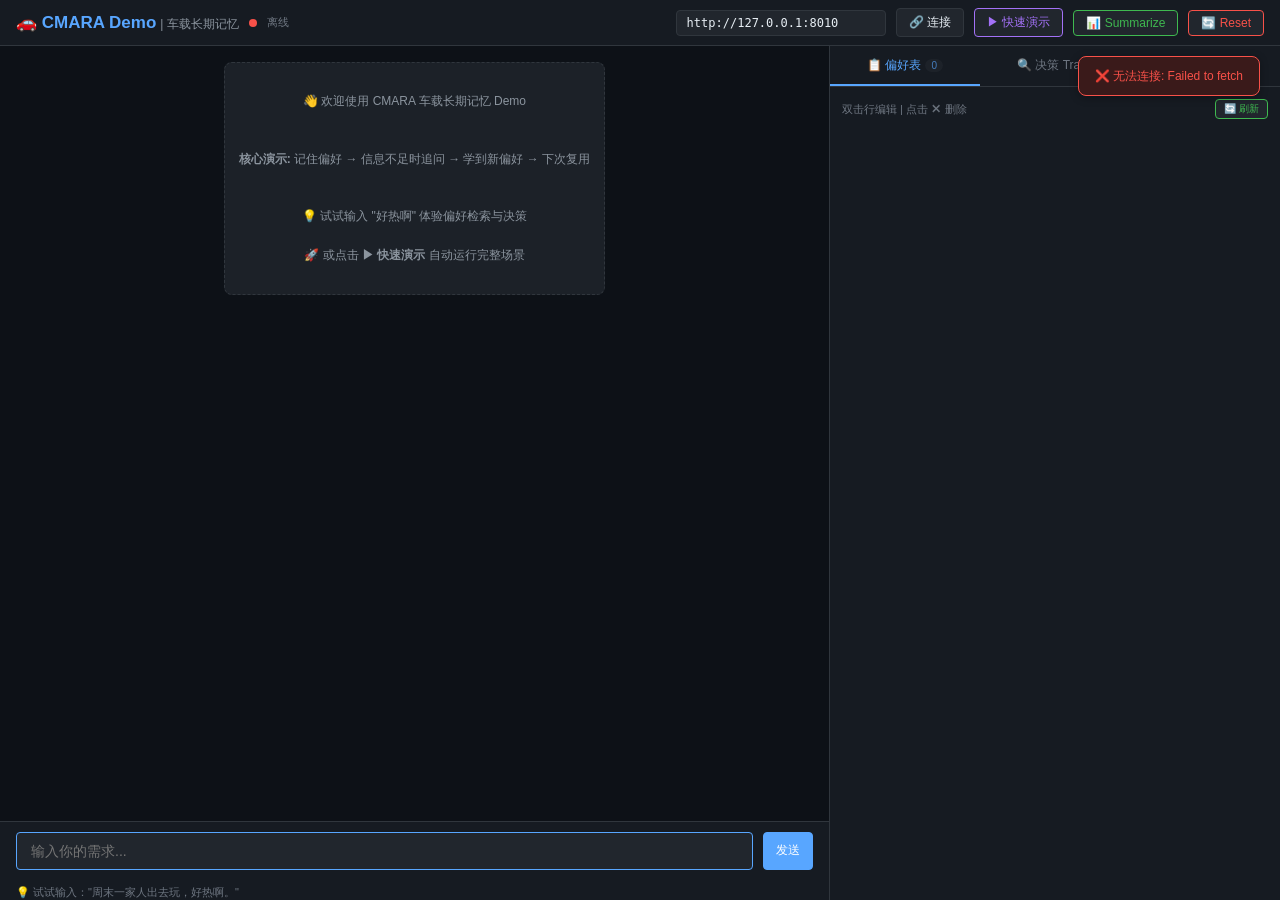
==== frontend/index.html @ b759d489 "feat: Add frontend launcher scripts and update server functionality - Introduced `start.bat` and `st" ====
<!DOCTYPE html>
<html lang="zh-CN">
<head>
<meta charset="UTF-8">
<meta name="viewport" content="width=device-width, initial-scale=1.0">
<title>CMARA Demo · 车载长期记忆系统</title>
<style>
/* ====== RESET & BASE ====== */
*,*::before,*::after{box-sizing:border-box;margin:0;padding:0}
:root{
  --bg-primary:#0d1117;--bg-secondary:#161b22;--bg-tertiary:#21262d;
  --bg-card:#1c2128;--border:#30363d;--text-primary:#e6edf3;
  --text-secondary:#8b949e;--text-muted:#6e7681;
  --accent-blue:#58a6ff;--accent-green:#3fb950;--accent-orange:#d2991d;
  --accent-purple:#a371f7;--accent-red:#f85149;--accent-cyan:#39d2c0;
  --radius:8px;--radius-sm:4px;--shadow:0 2px 8px rgba(0,0,0,0.3);
  --font-mono:'Cascadia Code','Fira Code',Consolas,monospace;
  --font-sans:-apple-system,BlinkMacSystemFont,'Segoe UI','Noto Sans SC',sans-serif;
}
html,body{height:100%;overflow:hidden}
body{
  font-family:var(--font-sans);background:var(--bg-primary);
  color:var(--text-primary);display:flex;flex-direction:column;
  font-size:14px;line-height:1.5;
}

/* ====== HEADER ====== */
.header{
  background:var(--bg-secondary);border-bottom:1px solid var(--border);
  padding:8px 16px;display:flex;align-items:center;gap:10px;flex-shrink:0;z-index:10;
}
.header-logo{font-size:17px;font-weight:700;color:var(--accent-blue);white-space:nowrap}
.header-logo span{color:var(--text-secondary);font-weight:400;font-size:12px;margin-left:4px}
.header-spacer{flex:1}
.status-dot{width:8px;height:8px;border-radius:50%;flex-shrink:0}
.status-dot.online{background:var(--accent-green);box-shadow:0 0 6px var(--accent-green)}
.status-dot.offline{background:var(--accent-red)}
.status-dot.checking{background:var(--accent-orange);animation:pulse 1s infinite}
@keyframes pulse{0%,100%{opacity:1}50%{opacity:0.3}}

.btn{
  padding:5px 12px;border-radius:var(--radius-sm);border:1px solid var(--border);
  background:var(--bg-tertiary);color:var(--text-primary);cursor:pointer;
  font-size:12px;font-family:var(--font-sans);transition:all 0.15s;white-space:nowrap;
}
.btn:hover{background:var(--border)}
.btn.primary{background:var(--accent-blue);border-color:var(--accent-blue);color:#fff}
.btn.primary:hover{background:#4090e0}
.btn.danger{border-color:var(--accent-red);color:var(--accent-red)}
.btn.danger:hover{background:rgba(248,81,73,0.15)}
.btn.accent{border-color:var(--accent-purple);color:var(--accent-purple)}
.btn.accent:hover{background:rgba(163,113,247,0.15)}
.btn.success{border-color:var(--accent-green);color:var(--accent-green)}
.btn.success:hover{background:rgba(63,185,80,0.15)}
.btn.sm{padding:2px 8px;font-size:10px}
.btn:disabled{opacity:0.4;cursor:not-allowed}
input[type=text],input[type=number],select,textarea{
  background:var(--bg-tertiary);border:1px solid var(--border);border-radius:var(--radius-sm);
  color:var(--text-primary);padding:5px 10px;font-size:12px;font-family:var(--font-sans);
}
input:focus,select:focus,textarea:focus{outline:none;border-color:var(--accent-blue)}

/* ====== MAIN LAYOUT ====== */
.main{display:flex;flex:1;overflow:hidden}

/* ====== CHAT PANEL (left) ====== */
.chat-panel{flex:1;display:flex;flex-direction:column;min-width:0;border-right:1px solid var(--border)}
.chat-messages{flex:1;overflow-y:auto;padding:16px;display:flex;flex-direction:column;gap:10px}
.chat-messages::-webkit-scrollbar{width:6px}
.chat-messages::-webkit-scrollbar-thumb{background:var(--border);border-radius:3px}

.msg{max-width:88%;animation:slideIn 0.25s ease-out}
@keyframes slideIn{from{opacity:0;transform:translateY(8px)}to{opacity:1;transform:translateY(0)}}
.msg.user{align-self:flex-end}.msg.assistant{align-self:flex-start}.msg.system{align-self:center;max-width:94%}
.msg-bubble{padding:10px 14px;border-radius:var(--radius);line-height:1.6;word-break:break-word;white-space:pre-wrap}
.msg.user .msg-bubble{background:var(--accent-blue);color:#fff;border-bottom-right-radius:2px}
.msg.assistant .msg-bubble{background:var(--bg-tertiary);color:var(--text-primary);border-bottom-left-radius:2px}
.msg.system .msg-bubble{background:var(--bg-card);border:1px dashed var(--border);color:var(--text-secondary);font-size:12px;text-align:center}
.msg-label{font-size:11px;color:var(--text-muted);margin-bottom:2px;padding:0 4px}
.msg.user .msg-label{text-align:right}
.msg-meta{font-size:10px;color:var(--text-muted);margin-top:4px;padding:0 4px;display:flex;gap:6px;align-items:center}
.msg.user .msg-meta{justify-content:flex-end}

.badge{display:inline-block;padding:2px 8px;border-radius:10px;font-size:10px;font-weight:600;text-transform:uppercase}
.badge.acted{background:rgba(63,185,80,0.2);color:var(--accent-green)}
.badge.needs_user_input{background:rgba(210,153,29,0.2);color:var(--accent-orange)}
.badge.replied{background:rgba(57,210,192,0.2);color:var(--accent-cyan)}
.badge.learned{background:rgba(163,113,247,0.2);color:var(--accent-purple)}
.badge.expired{background:rgba(248,81,73,0.2);color:var(--accent-red)}

/* Pending bar */
.pending-bar{
  background:linear-gradient(135deg,rgba(210,153,29,0.12),rgba(210,153,29,0.04));
  border:1px solid rgba(210,153,29,0.35);border-radius:var(--radius);
  padding:12px 16px;margin:0 16px 8px;display:flex;align-items:center;gap:10px;flex-shrink:0;
  animation:pendingPulse 2s infinite;
}
@keyframes pendingPulse{0%,100%{border-color:rgba(210,153,29,0.35)}50%{border-color:rgba(210,153,29,0.7)}}
.pending-bar .icon{font-size:20px}
.pending-bar .text{flex:1}
.pending-bar .text .title{font-weight:600;color:var(--accent-orange);font-size:13px}
.pending-bar .text .question{color:var(--text-secondary);font-size:12px;margin-top:2px}

/* Input */
.chat-input-area{border-top:1px solid var(--border);padding:10px 16px;display:flex;gap:10px;flex-shrink:0;background:var(--bg-secondary)}
.chat-input-area input{flex:1;padding:10px 14px;font-size:14px}
.chat-input-hint{font-size:11px;color:var(--text-muted);padding:4px 16px 0;flex-shrink:0;background:var(--bg-secondary)}

/* ====== SIDE PANEL (right) ====== */
.side-panel{width:450px;flex-shrink:0;display:flex;flex-direction:column;background:var(--bg-secondary);overflow:hidden}
.panel-tabs{display:flex;border-bottom:1px solid var(--border);flex-shrink:0}
.panel-tab{flex:1;padding:10px 0;text-align:center;cursor:pointer;font-size:12px;font-weight:500;color:var(--text-muted);border-bottom:2px solid transparent;transition:all 0.15s;user-select:none}
.panel-tab:hover{color:var(--text-primary);background:var(--bg-tertiary)}
.panel-tab.active{color:var(--accent-blue);border-bottom-color:var(--accent-blue)}
.panel-tab .count{margin-left:4px;opacity:0.7;background:var(--bg-tertiary);padding:1px 6px;border-radius:8px;font-size:10px}
.panel-content{flex:1;overflow-y:auto;padding:12px}
.panel-content::-webkit-scrollbar{width:6px}
.panel-content::-webkit-scrollbar-thumb{background:var(--border);border-radius:3px}
.panel-section{display:none}
.panel-section.active{display:block}

/* ====== PREFERENCES TABLE (editable) ====== */
.pref-table{width:100%;border-collapse:collapse;font-size:11px}
.pref-table th{text-align:left;padding:6px 8px;border-bottom:2px solid var(--border);color:var(--text-muted);font-weight:500;position:sticky;top:0;background:var(--bg-secondary);z-index:1}
.pref-table td{padding:5px 8px;border-bottom:1px solid rgba(48,54,61,0.4);vertical-align:middle}
.pref-table tr:hover td{background:rgba(88,166,255,0.04)}
.pref-table .pref-name{color:var(--accent-cyan);font-weight:500}
.pref-table .pref-value{color:var(--accent-blue);font-weight:600}
.pref-table .pref-condition{color:var(--text-secondary);font-size:10px;max-width:90px;overflow:hidden;text-overflow:ellipsis;white-space:nowrap;display:inline-block}
.pref-table .pref-status{text-transform:uppercase;font-size:10px;font-weight:600}
.pref-table .pref-status.active{color:var(--accent-green)}
.pref-table .pref-status.expired{color:var(--accent-red);text-decoration:line-through}
.pref-table .actions{display:flex;gap:4px}
.pref-table .actions .btn{padding:1px 6px;font-size:10px}

/* Edit modal */
.modal-overlay{position:fixed;inset:0;background:rgba(0,0,0,0.7);z-index:200;display:flex;align-items:center;justify-content:center}
.modal-overlay.hidden{display:none}
.modal-box{background:var(--bg-secondary);border:1px solid var(--border);border-radius:var(--radius);padding:20px 24px;width:420px;max-width:95%;box-shadow:0 8px 32px rgba(0,0,0,0.5)}
.modal-box h3{font-size:15px;margin-bottom:16px;color:var(--accent-purple)}
.modal-box .form-group{margin-bottom:12px}
.modal-box .form-group label{display:block;font-size:11px;color:var(--text-muted);margin-bottom:4px;text-transform:uppercase}
.modal-box .form-group input,.modal-box .form-group select,.modal-box .form-group textarea{width:100%}
.modal-box .form-group textarea{min-height:60px;resize:vertical}
.modal-box .form-row{display:flex;gap:10px}
.modal-box .form-row .form-group{flex:1}
.modal-actions{display:flex;gap:10px;justify-content:flex-end;margin-top:16px}

/* ====== DEMO PANEL ====== */
.demo-block{background:var(--bg-card);border:1px solid var(--border);border-radius:var(--radius);padding:14px;margin-bottom:12px}
.demo-block h4{font-size:13px;color:var(--accent-purple);margin-bottom:10px;display:flex;align-items:center;gap:6px}
.progress-bar{height:6px;background:var(--bg-tertiary);border-radius:3px;overflow:hidden;margin:10px 0}
.progress-bar .fill{height:100%;background:linear-gradient(90deg,var(--accent-purple),var(--accent-blue));border-radius:3px;transition:width 0.5s ease}
.demo-steps{display:flex;flex-direction:column;gap:6px;margin:8px 0}
.demo-step-item{display:flex;align-items:center;gap:8px;font-size:12px;padding:6px 10px;border-radius:4px;background:var(--bg-primary)}
.demo-step-item.done .step-num{color:var(--accent-green)}
.demo-step-item.running .step-num{color:var(--accent-blue);animation:pulse 1s infinite}
.demo-step-item .step-num{width:20px;text-align:center;font-weight:600;font-size:11px;color:var(--text-muted)}
.demo-step-item .step-label{flex:1;color:var(--text-secondary)}
.demo-step-item.done .step-label{color:var(--text-primary)}
.demo-step-item.running .step-label{color:var(--accent-blue)}
.demo-step-item .step-result{font-size:10px;color:var(--text-muted)}

.demo-results{margin-top:12px}
.demo-result-item{padding:8px 10px;margin-bottom:6px;border-radius:4px;font-size:11px;border-left:3px solid var(--border);background:var(--bg-primary)}
.demo-result-item.learned{border-color:var(--accent-purple)}
.demo-result-item.expired{border-color:var(--accent-red)}
.demo-result-item.acted{border-color:var(--accent-green)}
.demo-result-item .lbl{color:var(--text-muted);font-size:10px}

/* ====== TRACE PANEL ====== */
.trace-block{background:var(--bg-card);border:1px solid var(--border);border-radius:var(--radius);padding:12px;margin-bottom:10px}
.trace-block h4{font-size:12px;color:var(--accent-purple);margin-bottom:8px;display:flex;align-items:center;gap:6px}
.trace-row{display:flex;margin-bottom:4px;font-size:11px}
.trace-row .key{color:var(--text-muted);min-width:80px;flex-shrink:0}
.trace-row .val{color:var(--text-primary);word-break:break-all}
.trace-json{background:var(--bg-primary);border-radius:4px;padding:8px 10px;font-family:var(--font-mono);font-size:10px;color:var(--text-secondary);overflow-x:auto;white-space:pre-wrap;max-height:160px;overflow-y:auto;line-height:1.4}
.trace-empty{color:var(--text-muted);font-size:12px;text-align:center;padding:30px 0}
.dim-tag{display:inline-block;padding:2px 8px;margin:2px;border-radius:10px;font-size:10px;background:var(--bg-tertiary);border:1px solid var(--border)}
.dim-tag.missing{border-color:var(--accent-orange);color:var(--accent-orange)}
.dim-tag.found{border-color:var(--accent-green);color:var(--accent-green)}

/* ====== LEARNING PANEL ====== */
.learning-card{background:var(--bg-card);border:1px solid var(--border);border-radius:var(--radius);padding:12px;margin-bottom:10px;animation:slideIn 0.3s ease-out}
.learning-card.learned{border-left:3px solid var(--accent-purple)}
.learning-card.learned h4{color:var(--accent-purple)}
.learning-card.expired{border-left:3px solid var(--accent-red);opacity:0.8}
.learning-card.expired h4{color:var(--accent-red)}
.learning-card h4{font-size:12px;margin-bottom:8px}
.learning-card .field{margin-bottom:3px;font-size:11px;display:flex}
.learning-card .field .key{color:var(--text-muted);min-width:50px}
.learning-card .field .val{color:var(--text-primary)}
.learning-card .time{font-size:10px;color:var(--text-muted);margin-top:4px}

/* ====== EMPTY STATE ====== */
.empty-state{text-align:center;padding:40px 20px;color:var(--text-muted);font-size:13px}
.empty-state .icon{font-size:36px;margin-bottom:12px;opacity:0.5;display:block}

/* ====== TOAST ====== */
.toast-container{position:fixed;top:56px;right:20px;z-index:300;display:flex;flex-direction:column;gap:8px;pointer-events:none}
.toast{padding:10px 16px;border-radius:var(--radius);font-size:12px;animation:toastIn 0.3s ease-out;max-width:360px;box-shadow:var(--shadow);pointer-events:auto}
.toast.success{background:#1a3a1a;border:1px solid var(--accent-green);color:var(--accent-green)}
.toast.error{background:#3a1a1a;border:1px solid var(--accent-red);color:var(--accent-red)}
.toast.info{background:#1a2a3a;border:1px solid var(--accent-blue);color:var(--accent-blue)}
@keyframes toastIn{from{opacity:0;transform:translateX(20px)}to{opacity:1;transform:translateX(0)}}
.spinner{display:inline-block;width:14px;height:14px;border:2px solid var(--border);border-top-color:var(--accent-blue);border-radius:50%;animation:spin 0.6s linear infinite}
@keyframes spin{to{transform:rotate(360deg)}}

/* ====== RESPONSIVE ====== */
@media(max-width:900px){.main{flex-direction:column}.side-panel{width:100%;max-height:42%}.header{flex-wrap:wrap;gap:6px;padding:6px 10px}}
</style>
</head>
<body>

<!-- HEADER -->
<div class="header">
  <div class="header-logo">🚗 CMARA Demo<span>| 车载长期记忆</span></div>
  <div class="status-dot offline" id="healthDot" title="服务器状态"></div>
  <span style="font-size:11px;color:var(--text-muted)" id="healthLabel">未连接</span>
  <div class="header-spacer"></div>
  <input type="text" id="serverUrl" value="http://127.0.0.1:8010" style="width:210px;font-family:var(--font-mono)" title="API 地址">
  <button class="btn" onclick="checkHealth()">🔗 连接</button>
  <button class="btn accent" onclick="showDemoPanel()">▶ 快速演示</button>
  <button class="btn success" onclick="doSummarize()">📊 Summarize</button>
  <button class="btn danger" onclick="doReset()">🔄 Reset</button>
</div>

<!-- MAIN -->
<div class="main">
  <!-- CHAT PANEL -->
  <div class="chat-panel">
    <div class="chat-messages" id="chatMessages">
      <div class="msg system"><div class="msg-bubble">
👋 欢迎使用 CMARA 车载长期记忆 Demo<br><br>
<b>核心演示:</b> 记住偏好 → 信息不足时追问 → 学到新偏好 → 下次复用<br><br>
💡 试试输入 "好热啊" 体验偏好检索与决策<br>
🚀 或点击 <b>▶ 快速演示</b> 自动运行完整场景
      </div></div>
    </div>
    <div class="pending-bar" id="pendingBar" style="display:none">
      <div class="icon">⚠️</div>
      <div class="text"><div class="title">⏳ 请回答追问</div><div class="question" id="pendingQuestion"></div></div>
      <button class="btn danger sm" onclick="cancelPending()">✕</button>
    </div>
    <div class="chat-input-area">
      <input type="text" id="userInput" placeholder="输入你的需求..." autocomplete="off" autofocus>
      <button class="btn primary" id="sendBtn" onclick="sendMessage()">发送</button>
    </div>
    <div class="chat-input-hint" id="inputHint">💡 试试输入："周末一家人出去玩，好热啊。"</div>
  </div>

  <!-- SIDE PANEL -->
  <div class="side-panel">
    <div class="panel-tabs">
      <div class="panel-tab active" data-tab="preferences" onclick="switchTab('preferences')">📋 偏好表<span class="count" id="prefCount">0</span></div>
      <div class="panel-tab" data-tab="trace" onclick="switchTab('trace')">🔍 决策 Trace</div>
      <div class="panel-tab" data-tab="learning" onclick="switchTab('learning')">🧠 学习记录</div>
    </div>
    <div class="panel-content">
      <div class="panel-section active" id="section-preferences">
        <div style="display:flex;justify-content:space-between;align-items:center;margin-bottom:8px">
          <span style="font-size:11px;color:var(--text-muted)">双击行编辑 | 点击 ✕ 删除</span>
          <button class="btn sm success" onclick="loadPreferences()" title="刷新">🔄 刷新</button>
        </div>
        <div id="prefContent"></div>
      </div>
      <div class="panel-section" id="section-trace">
        <div id="traceContent"><div class="trace-empty">📭 发送消息后显示决策过程</div></div>
      </div>
      <div class="panel-section" id="section-learning">
        <div id="learningContent"><div class="empty-state"><span class="icon">🧠</span><div>暂无学习记录</div></div></div>
      </div>
      <!-- Demo panel (shown during/after demo) -->
      <div class="panel-section" id="section-demo">
        <div id="demoContent"></div>
      </div>
    </div>
  </div>
</div>

<!-- EDIT MODAL -->
<div class="modal-overlay hidden" id="editModal">
  <div class="modal-box">
    <h3>✏️ 编辑偏好 #<span id="editId"></span></h3>
    <div class="form-row">
      <div class="form-group"><label>偏好名称</label><input type="text" id="editPreference"></div>
      <div class="form-group"><label>值</label><input type="text" id="editValue"></div>
    </div>
    <div class="form-row">
      <div class="form-group"><label>条件类型</label><input type="text" id="editCondType" placeholder="default / health_state / ..."></div>
      <div class="form-group"><label>条件目标</label><input type="text" id="editCondTarget" placeholder="sick / recovering / ..."></div>
    </div>
    <div class="form-row">
      <div class="form-group"><label>状态</label><select id="editStatus"><option value="active">active</option><option value="expired">expired</option></select></div>
      <div class="form-group"><label>来源</label><select id="editSource"><option value="user_stated">user_stated</option><option value="offline_summary">offline_summary</option><option value="learned_from_clarification">learned_from_clarification</option></select></div>
    </div>
    <div class="form-group"><label>依据 (evidence)</label><textarea id="editEvidence" rows="2"></textarea></div>
    <div class="modal-actions">
      <button class="btn" onclick="closeEditModal()">取消</button>
      <button class="btn primary" onclick="saveEdit()">💾 保存</button>
    </div>
  </div>
</div>

<!-- TOAST -->
<div class="toast-container" id="toastContainer"></div>

<script>
// ============================================================
// STATE
// ============================================================
const state = {
  serverUrl: localStorage.getItem('cmara_server_url') || 'http://127.0.0.1:8010',
  pendingId: null, pendingQuestion: null,
  learnedHistory: [], lastTrace: null, demoRunning: false,
  editingId: null,
};

// ============================================================
// INIT
// ============================================================
document.addEventListener('DOMContentLoaded', () => {
  document.getElementById('serverUrl').value = state.serverUrl;
  setTimeout(checkHealth, 500);
});
document.addEventListener('keydown', e => {
  if (e.key === 'Enter' && document.activeElement === document.getElementById('userInput')) {
    e.preventDefault(); sendMessage();
  }
});

// ============================================================
// API
// ============================================================
function apiUrl(path) { return state.serverUrl.replace(/\/+$/, '') + path; }
async function apiCall(method, path, body = null) {
  const opts = { method, headers: { 'Content-Type': 'application/json' } };
  if (body) opts.body = JSON.stringify(body);
  const resp = await fetch(apiUrl(path), opts);
  const data = await resp.json();
  if (!resp.ok) throw new Error(data.error || `HTTP ${resp.status}`);
  return data;
}

// ============================================================
// HEALTH
// ============================================================
async function checkHealth() {
  const url = document.getElementById('serverUrl').value.trim();
  if (url) { state.serverUrl = url; localStorage.setItem('cmara_server_url', url); }
  const dot = document.getElementById('healthDot'), label = document.getElementById('healthLabel');
  dot.className = 'status-dot checking'; label.textContent = '检测中...';
  try {
    const data = await apiCall('GET', '/health');
    dot.className = 'status-dot online'; label.textContent = `在线 (${data.session_id})`;
    toast('✅ 服务器连接成功', 'success'); loadPreferences();
  } catch (e) {
    dot.className = 'status-dot offline'; label.textContent = '离线';
    toast('❌ 无法连接: ' + e.message, 'error');
  }
}

// ============================================================
// SEND MESSAGE
// ============================================================
async function sendMessage() {
  if (state.demoRunning) return;
  const input = document.getElementById('userInput'), text = input.value.trim();
  if (!text) return;
  if (state.pendingId) { await sendClarification(text); input.value = ''; return; }
  addChatMessage('user', text); input.value = ''; setSending(true);
  try {
    const data = await apiCall('POST', '/turn', { text, session_id: 'default' });
    handleTurnResult(data);
  } catch (e) {
    addChatMessage('system', `❌ ${e.message}`);
    toast('请求失败: ' + e.message, 'error');
  } finally { setSending(false); }
}

async function sendClarification(answer) {
  if (!state.pendingId) return;
  addChatMessage('user', answer, [{ text: '回答追问', cls: 'replied' }]);
  setSending(true); hidePendingBar();
  const pid = state.pendingId; state.pendingId = null; state.pendingQuestion = null;
  try {
    const data = await apiCall('POST', '/clarification', { session_id: 'default', pending_id: pid, answer });
    handleTurnResult(data);
  } catch (e) {
    addChatMessage('system', `❌ ${e.message}`);
  } finally { setSending(false); }
}

// ============================================================
// HANDLE TURN RESULT
// ============================================================
function handleTurnResult(data) {
  const status = data.status;
  let statusClass, statusText;
  if (status === 'acted') { statusClass = 'acted'; statusText = 'ACTED · 已执行'; }
  else if (status === 'replied') { statusClass = 'replied'; statusText = 'REPLIED · 已回复'; }
  else { statusClass = 'needs_user_input'; statusText = 'NEEDS INPUT · 等待追问'; }

  let content = data.assistant_text || '(无回复)';
  const badges = [{ text: statusText, cls: statusClass }];
  const d = data.decision || {};

  if ((status === 'acted' || status === 'replied') && d.tool_name && d.tool_name !== 'general_chat' && d.tool_name !== 'none') {
    content += `\n\n🔧 ${d.tool_name}(${JSON.stringify(d.tool_args || {})})`;
    if (d.rationale) content += `\n💭 ${d.rationale}`;
  }

  addChatMessage('assistant', content, badges);

  if (status === 'needs_user_input' && data.pending) {
    state.pendingId = data.pending.pending_id;
    state.pendingQuestion = data.pending.question;
    showPendingBar(data.pending.question);
    document.getElementById('inputHint').textContent = '💬 请输入回答回应系统的追问...';
  } else {
    state.pendingId = null; state.pendingQuestion = null;
    document.getElementById('inputHint').textContent = '💡 继续输入你的需求，或点击 ▶ 快速演示...';
  }

  if (data.learned_preference) {
    state.learnedHistory.push({ type: 'learned', data: data.learned_preference, timestamp: new Date().toISOString() });
    const lp = data.learned_preference;
    addChatMessage('system', `🧠 学到新偏好: ${lp.preference} = ${lp.value}`, [{ text: 'NEW', cls: 'learned' }]);
    renderLearning(); switchTab('learning');
  }
  if (data.expired_preferences && data.expired_preferences.length > 0) {
    for (const p of data.expired_preferences) {
      state.learnedHistory.push({ type: 'expired', data: p, timestamp: new Date().toISOString() });
      addChatMessage('system', `⌛ 偏好过期: ${p.preference} = ${p.value}`, [{ text: 'EXPIRED', cls: 'expired' }]);
    }
    renderLearning();
  }
  if (data.decision_trace) { state.lastTrace = data.decision_trace; renderTrace(data.decision_trace); }
  loadPreferences();
}

// ============================================================
// CHAT UI
// ============================================================
function addChatMessage(role, content, badges = []) {
  const container = document.getElementById('chatMessages');
  const div = document.createElement('div');
  div.className = `msg ${role}`;
  const labels = { user: '👤 你', assistant: '🤖 CMARA', system: '📢 系统' };
  const lb = document.createElement('div'); lb.className = 'msg-label'; lb.textContent = labels[role] || role;
  div.appendChild(lb);
  const bb = document.createElement('div'); bb.className = 'msg-bubble'; bb.textContent = content;
  div.appendChild(bb);
  if (badges.length) {
    const m = document.createElement('div'); m.className = 'msg-meta';
    badges.forEach(b => { const s = document.createElement('span'); s.className = `badge ${b.cls}`; s.textContent = b.text; m.appendChild(s); });
    div.appendChild(m);
  }
  container.appendChild(div);
  container.scrollTop = container.scrollHeight;
}

function showPendingBar(q) { document.getElementById('pendingQuestion').textContent = q; document.getElementById('pendingBar').style.display = 'flex'; }
function hidePendingBar() { document.getElementById('pendingBar').style.display = 'none'; }
function cancelPending() { state.pendingId = null; state.pendingQuestion = null; hidePendingBar(); document.getElementById('inputHint').textContent = '💡 继续输入...'; addChatMessage('system', '✕ 已取消等待'); }
function setSending(s) { document.getElementById('sendBtn').disabled = s; document.getElementById('userInput').disabled = s; }
setInterval(() => {
  const b = document.getElementById('sendBtn'), inp = document.getElementById('userInput');
  if (b.disabled) return;
  if (state.pendingId) { b.textContent = '回答'; b.style.background = 'var(--accent-orange)'; b.style.borderColor = 'var(--accent-orange)'; b.style.color = '#fff'; inp.placeholder = '输入你的回答...'; }
  else { b.textContent = '发送'; b.style.background = ''; b.style.borderColor = ''; b.style.color = ''; inp.placeholder = '输入你的需求...'; }
}, 300);

// ============================================================
// PREFERENCES (editable)
// ============================================================
async function loadPreferences() {
  try {
    const data = await apiCall('GET', '/preferences');
    renderPreferences(data.preferences || []);
    document.getElementById('prefCount').textContent = data.count || 0;
  } catch (e) {}
}

function renderPreferences(prefs) {
  const container = document.getElementById('prefContent');
  document.getElementById('prefCount').textContent = prefs.length;
  if (!prefs.length) {
    container.innerHTML = '<div class="empty-state"><span class="icon">📋</span><div>暂无偏好</div></div>';
    return;
  }
  let html = '<table class="pref-table"><tr><th>#</th><th>偏好</th><th>值</th><th>条件</th><th>状态</th><th>操作</th></tr>';
  for (const p of prefs) {
    const c = p.condition || {};
    const ct = c.type === 'default' ? '默认' : [c.type, c.operator, c.target].filter(x => x != null).join(' ');
    html += `<tr>
      <td style="color:var(--text-muted)">#${p.id}</td>
      <td class="pref-name">${esc(p.preference)}</td>
      <td class="pref-value">${esc(String(p.value))}</td>
      <td><span class="pref-condition" title="${esc(JSON.stringify(c))}">${esc(ct)}</span></td>
      <td class="pref-status ${p.status}">${p.status}</td>
      <td class="actions">
        <button class="btn sm" onclick="openEditModal(${p.id},${escJS(JSON.stringify(p))})" title="编辑">✏️</button>
        <button class="btn sm danger" onclick="deletePreference(${p.id})" title="删除">✕</button>
      </td>
    </tr>`;
  }
  html += '</table>';
  container.innerHTML = html;
}

function openEditModal(id, jsonStr) {
  const p = JSON.parse(jsonStr);
  state.editingId = id;
  document.getElementById('editId').textContent = id;
  document.getElementById('editPreference').value = p.preference || '';
  document.getElementById('editValue').value = p.value ?? '';
  const c = p.condition || {};
  document.getElementById('editCondType').value = c.type || 'default';
  document.getElementById('editCondTarget').value = c.target ?? '';
  document.getElementById('editStatus').value = p.status || 'active';
  document.getElementById('editSource').value = p.source || 'user_stated';
  document.getElementById('editEvidence').value = p.evidence || '';
  document.getElementById('editModal').classList.remove('hidden');
}

function closeEditModal() { document.getElementById('editModal').classList.add('hidden'); state.editingId = null; }

async function saveEdit() {
  if (!state.editingId) return;
  const body = {
    id: state.editingId,
    preference: document.getElementById('editPreference').value.trim(),
    value: document.getElementById('editValue').value.trim(),
    condition: {
      type: document.getElementById('editCondType').value.trim() || 'default',
      operator: document.getElementById('editCondTarget').value.trim() ? '==' : null,
      target: document.getElementById('editCondTarget').value.trim() || null,
    },
    status: document.getElementById('editStatus').value,
    source: document.getElementById('editSource').value,
    evidence: document.getElementById('editEvidence').value.trim(),
    session_id: 'default',
  };
  // Clean null fields from condition
  for (const k of Object.keys(body.condition)) { if (body.condition[k] == null || body.condition[k] === '') delete body.condition[k]; }
  if (!body.condition.type) body.condition = { type: 'default' };

  try {
    await apiCall('POST', '/preferences/update', body);
    toast('✅ 偏好已更新', 'success');
    closeEditModal();
    loadPreferences();
  } catch (e) {
    toast('❌ 更新失败: ' + e.message, 'error');
  }
}

async function deletePreference(id) {
  if (!confirm(`确定删除偏好 #${id}？`)) return;
  try {
    await apiCall('POST', '/preferences/delete', { id, session_id: 'default' });
    toast('🗑️ 偏好已删除', 'info');
    loadPreferences();
  } catch (e) {
    toast('❌ 删除失败: ' + e.message, 'error');
  }
}

// ============================================================
// TRACE PANEL
// ============================================================
function renderTrace(trace) {
  const c = document.getElementById('traceContent');
  if (!trace) { c.innerHTML = '<div class="trace-empty">📭 暂无决策 Trace</div>'; return; }
  const d = trace.decision || {};
  let h = '';
  h += `<div class="trace-block"><h4>🎯 决策</h4>
    <div class="trace-row"><span class="key">动作</span><span class="val"><span class="badge ${d.action==='ACT'?'acted':'needs_user_input'}">${d.action||'?'}</span></span></div>
    <div class="trace-row"><span class="key">工具</span><span class="val">${esc(d.tool_name||'-')}</span></div>
    <div class="trace-row"><span class="key">参数</span><span class="val"><code>${esc(JSON.stringify(d.tool_args||{}))}</code></span></div>`;
  if (d.rationale) h += `<div class="trace-row"><span class="key">理由</span><span class="val">${esc(d.rationale)}</span></div>`;
  if (d.question) h += `<div class="trace-row"><span class="key">追问</span><span class="val" style="color:var(--accent-orange)">${esc(d.question)}</span></div>`;
  h += '</div>';

  if (trace.dimensions) {
    h += '<div class="trace-block"><h4>📝 上下文维度</h4>';
    for (const [k,v] of Object.entries(trace.dimensions)) {
      const vv = v==null||v===''?'unknown':String(v);
      h += `<span class="dim-tag ${vv==='unknown'?'missing':'found'}">${esc(k)}: ${esc(vv)}</span>`;
    }
    h += '</div>';
  }

  if (trace.retrieved_preferences && trace.retrieved_preferences.length) {
    h += `<div class="trace-block"><h4>📥 召回偏好 (${trace.retrieved_preferences.length})</h4>`;
    for (const p of trace.retrieved_preferences) {
      h += `<div style="font-size:11px;margin-bottom:4px;padding:4px 6px;background:var(--bg-primary);border-radius:3px;display:flex;justify-content:space-between">
        <span><span style="color:var(--accent-cyan)">${esc(p.preference)}</span>=<span style="color:var(--accent-blue)">${esc(String(p.value))}</span></span>
        <span style="font-size:10px;color:var(--text-muted)">score:${p.total_score??p.retrieval_score??'?'}</span></div>`;
    }
    h += '</div>';
  }

  if (trace.retrieval_hits && trace.retrieval_hits.length) {
    h += `<div class="trace-block"><h4>🧩 LightMem 命中</h4>`;
    for (const hit of trace.retrieval_hits.slice(0,6)) {
      h += `<div style="font-size:10px;color:var(--text-secondary);margin-bottom:3px;border-bottom:1px solid rgba(48,54,61,0.2);padding:2px 0">[${esc(String(hit.score??'?'))}] ${esc((hit.memory||'').substring(0,100))}</div>`;
    }
    h += '</div>';
  }

  if (trace.learned_preference) h += `<div class="trace-block" style="border-left:3px solid var(--accent-purple)"><h4 style="color:var(--accent-purple)">🧠 学到</h4><div class="trace-json">${esc(JSON.stringify(trace.learned_preference,null,2))}</div></div>`;
  if (trace.expired_preferences && trace.expired_preferences.length) h += `<div class="trace-block" style="border-left:3px solid var(--accent-red)"><h4 style="color:var(--accent-red)">⌛ 过期</h4><div class="trace-json">${esc(JSON.stringify(trace.expired_preferences,null,2))}</div></div>`;

  h += `<details style="margin-top:8px"><summary style="cursor:pointer;font-size:11px;color:var(--text-muted)">📄 原始 JSON</summary><div class="trace-json" style="margin-top:6px;max-height:300px">${esc(JSON.stringify(trace,null,2))}</div></details>`;
  c.innerHTML = h;
}

// ============================================================
// LEARNING PANEL
// ============================================================
function renderLearning() {
  const c = document.getElementById('learningContent');
  if (!state.learnedHistory.length) {
    c.innerHTML = '<div class="empty-state"><span class="icon">🧠</span><div>暂无学习记录</div><div style="font-size:11px;color:var(--text-muted);margin-top:4px">通过追问或离线总结触发</div></div>';
    return;
  }
  let h = '';
  for (let i = state.learnedHistory.length - 1; i >= 0; i--) {
    const item = state.learnedHistory[i], d = item.data, cond = d.condition || {};
    const ct = cond.type === 'default' ? '默认' : `${cond.type||''} ${cond.operator||''} ${cond.target!=null?cond.target:''}`.trim();
    if (item.type === 'learned') {
      h += `<div class="learning-card learned"><h4>🧠 学到新偏好</h4>
        <div class="field"><span class="key">偏好</span><span class="val" style="color:var(--accent-cyan)">${esc(d.preference)}</span></div>
        <div class="field"><span class="key">值</span><span class="val" style="color:var(--accent-blue);font-weight:600">${esc(String(d.value))}</span></div>
        <div class="field"><span class="key">条件</span><span class="val">${esc(ct)}</span></div>
        <div class="field"><span class="key">来源</span><span class="val">${esc((d.source||'?').replace(/_/g,' '))}</span></div>
        ${d.evidence?`<div class="field"><span class="key">依据</span><span class="val" style="font-size:10px;color:var(--text-muted)">${esc(d.evidence)}</span></div>`:''}
        <div class="time">${new Date(item.timestamp).toLocaleTimeString()}</div></div>`;
    } else {
      h += `<div class="learning-card expired"><h4>⌛ 偏好过期</h4>
        <div class="field"><span class="key">偏好</span><span class="val" style="text-decoration:line-through">${esc(d.preference)}</span></div>
        <div class="field"><span class="key">值</span><span class="val" style="text-decoration:line-through">${esc(String(d.value))}</span></div>
        <div class="field"><span class="key">条件</span><span class="val">${esc(ct)}</span></div>
        <div class="time">${new Date(item.timestamp).toLocaleTimeString()}</div></div>`;
    }
  }
  c.innerHTML = h;
}

// ============================================================
// TAB SWITCHING
// ============================================================
function switchTab(name) {
  document.querySelectorAll('.panel-tab').forEach(t => t.classList.remove('active'));
  document.querySelectorAll('.panel-section').forEach(s => s.classList.remove('active'));
  const tab = document.querySelector(`[data-tab="${name}"]`);
  if (tab) tab.classList.add('active');
  const sec = document.getElementById(`section-${name}`);
  if (sec) sec.classList.add('active');
}

// ============================================================
// SUMMARIZE / RESET
// ============================================================
async function doSummarize() {
  if (state.demoRunning) return;
  try {
    setSending(true);
    addChatMessage('system', '📊 正在离线抽取偏好...');
    const data = await apiCall('POST', '/summarize', { session_id: 'default' });
    toast(`✅ 新增 ${data.count} 条偏好`, 'success');
    if (data.added_preferences) for (const p of data.added_preferences) {
      state.learnedHistory.push({ type: 'learned', data: p, timestamp: new Date().toISOString() });
      addChatMessage('system', `📊 离线抽取: ${p.preference} = ${p.value}`, [{ text: 'OFFLINE', cls: 'learned' }]);
    }
    renderLearning(); loadPreferences(); switchTab('learning');
  } catch(e) { toast('❌ ' + e.message, 'error'); } finally { setSending(false); }
}

async function doReset() {
  if (state.demoRunning) return;
  if (!confirm('确定清空所有数据？')) return;
  try {
    setSending(true);
    await apiCall('POST', '/reset', { session_id: 'default' });
    state.pendingId = null; state.pendingQuestion = null; state.learnedHistory = []; state.lastTrace = null;
    hidePendingBar();
    document.getElementById('chatMessages').innerHTML = '<div class="msg system"><div class="msg-bubble">🔄 已重置，可以开始新对话</div></div>';
    renderPreferences([]); renderTrace(null); renderLearning();
    document.getElementById('prefCount').textContent = '0';
    document.getElementById('inputHint').textContent = '💡 试试："周末一家人出去玩，好热啊。"';
    toast('🔄 已重置', 'info');
  } catch(e) { toast('❌ ' + e.message, 'error'); } finally { setSending(false); }
}

// ============================================================
// QUICK DEMO (progress bar style)
// ============================================================
function showDemoPanel() {
  // Add demo tab if not exists
  if (!document.querySelector('[data-tab="demo"]')) {
    const tabs = document.querySelector('.panel-tabs');
    const tab = document.createElement('div');
    tab.className = 'panel-tab'; tab.dataset.tab = 'demo';
    tab.textContent = '🚀 演示';
    tab.onclick = () => switchTab('demo');
    tabs.appendChild(tab);
  }
  switchTab('demo');
  renderDemoPanel('idle');
}

function renderDemoPanel(status) {
  const c = document.getElementById('demoContent');
  if (status === 'idle') {
    c.innerHTML = `<div class="demo-block">
      <h4>🚀 家庭出游场景演示</h4>
      <p style="font-size:12px;color:var(--text-secondary);margin-bottom:10px">模拟三天家庭出游，展示完整闭环：<br>
      <b>Day 1</b> 对话 → 总结偏好 | <b>Day 2</b> 追问 → 学习 | <b>Day 9</b> 直接执行</p>
      <div style="margin-bottom:10px;font-size:11px;color:var(--text-muted)">
        ⚡ 演示过程不会在聊天区刷屏，结果会显示在这里
      </div>
      <button class="btn primary" onclick="runQuickDemo()">▶ 开始演示</button>
    </div>`;
    return;
  }
  if (status === 'running') {
    const steps = state.demoSteps || [];
    const done = state.demoDone || 0;
    const pct = steps.length ? Math.round(done / steps.length * 100) : 0;
    let h = `<div class="demo-block">
      <h4>🚀 演示运行中...</h4>
      <div class="progress-bar"><div class="fill" style="width:${pct}%"></div></div>
      <div style="text-align:center;font-size:11px;color:var(--text-muted);margin-bottom:10px">${done}/${steps.length} 步 · ${pct}%</div>
      <div class="demo-steps">`;
    for (let i = 0; i < steps.length; i++) {
      let cls = '';
      if (i < done) cls = 'done';
      else if (i === done) cls = 'running';
      h += `<div class="demo-step-item ${cls}">
        <span class="step-num">${i < done ? '✅' : i === done ? '⏳' : i + 1}</span>
        <span class="step-label">${steps[i]}</span>
        <span class="step-result">${state.demoStepResults?.[i] || ''}</span>
      </div>`;
    }
    h += '</div></div>';
    c.innerHTML = h;
    return;
  }
  if (status === 'done') {
    const results = state.demoResults || {};
    let h = `<div class="demo-block">
      <h4>✅ 演示完成！</h4>
      <div class="progress-bar"><div class="fill" style="width:100%"></div></div>
      <div style="text-align:center;font-size:12px;color:var(--accent-green);margin:8px 0">全部步骤已完成</div>`;

    if (results.learned && results.learned.length) {
      h += '<div class="demo-results"><div style="font-size:11px;color:var(--text-muted);margin-bottom:4px">🧠 学到的偏好:</div>';
      for (const p of results.learned) {
        h += `<div class="demo-result-item learned"><span class="lbl">+</span> <b>${esc(p.preference)}</b> = ${esc(String(p.value))} @ ${esc(JSON.stringify(p.condition||{}))}</div>`;
      }
      h += '</div>';
    }
    if (results.expired && results.expired.length) {
      h += '<div class="demo-results"><div style="font-size:11px;color:var(--text-muted);margin-bottom:4px">⌛ 过期的偏好:</div>';
      for (const p of results.expired) {
        h += `<div class="demo-result-item expired"><span class="lbl">-</span> <b>${esc(p.preference)}</b> = ${esc(String(p.value))}</div>`;
      }
      h += '</div>';
    }
    if (results.day9Status) {
      h += `<div class="demo-result-item acted"><span class="lbl">✅</span> Day 9 结果: <b>${results.day9Status}</b> — 偏好已复用，不再追问！</div>`;
    }
    h += `<div style="margin-top:10px"><button class="btn accent" onclick="showDemoPanel()">🔄 重新演示</button></div>`;
    h += '</div>';
    c.innerHTML = h;
  }
}

async function runQuickDemo() {
  if (state.demoRunning) return;
  state.demoRunning = true;
  state.demoSteps = ['初始化环境', 'Day 1 对话', '离线总结 Day 1', 'Day 2: "好热啊"', 'Day 2: 回答追问', 'Day 9: 相似场景'];
  state.demoDone = 0;
  state.demoStepResults = [];
  state.demoResults = { learned: [], expired: [], day9Status: '' };
  renderDemoPanel('running');
  document.getElementById('chatMessages').innerHTML = '<div class="msg system"><div class="msg-bubble">🚀 演示运行中，请查看右侧 <b>🚀 演示</b> 面板...</div></div>';

  try {
    // Step 0: Reset
    await apiCall('POST', '/reset', { session_id: 'default' });
    state.demoDone = 1; state.demoStepResults[0] = 'OK'; renderDemoPanel('running');

    // Step 1: Day 1 messages
    const msgs = ['周末我们一家人准备去海边玩！', '我喜欢听爵士乐，轻松一点的。', '天气这么热，空调开25度比较舒服。', '带上泳衣和防晒霜！'];
    for (const m of msgs) {
      const r = await apiCall('POST', '/turn', { text: m, session_id: 'default' });
      if (r.status === 'needs_user_input' && r.pending) {
        await apiCall('POST', '/clarification', { session_id: 'default', pending_id: r.pending.pending_id, answer: '嗯好的。' });
      }
    }
    state.demoDone = 2; state.demoStepResults[1] = `${msgs.length} 轮对话完成`; renderDemoPanel('running');

    // Step 2: Summarize
    const sum = await apiCall('POST', '/summarize', { session_id: 'default' });
    if (sum.added_preferences) for (const p of sum.added_preferences) state.demoResults.learned.push(p);
    state.demoDone = 3; state.demoStepResults[2] = `+${sum.count} 条偏好`; renderDemoPanel('running');

    // Step 3: Day 2 "好热啊"
    const d2 = await apiCall('POST', '/turn', { text: '好热啊，快开空调。', session_id: 'default' });
    let pendingId = null;
    if (d2.status === 'needs_user_input' && d2.pending) {
      pendingId = d2.pending.pending_id;
      state.demoStepResults[3] = '触发追问 ✓';
    } else {
      state.demoStepResults[3] = d2.status;
    }
    state.demoDone = 4; renderDemoPanel('running');

    // Step 4: Answer clarification
    if (pendingId) {
      const clar = await apiCall('POST', '/clarification', {
        session_id: 'default', pending_id: pendingId,
        answer: '好多了，感冒已经好了，今天基本恢复了。',
      });
      if (clar.learned_preference) state.demoResults.learned.push(clar.learned_preference);
      if (clar.expired_preferences) for (const p of clar.expired_preferences) state.demoResults.expired.push(p);
      state.demoStepResults[4] = clar.learned_preference ? `学到: ${clar.learned_preference.preference}=${clar.learned_preference.value}` : '已执行';
    } else {
      state.demoStepResults[4] = '未触发追问';
    }
    state.demoDone = 5; renderDemoPanel('running');

    // Step 5: Day 9
    const d9 = await apiCall('POST', '/turn', { text: '今天也好热啊，空调开一下。', session_id: 'default' });
    state.demoResults.day9Status = d9.status === 'acted' ? 'ACTED · 直接执行，不再追问' : d9.status;
    state.demoStepResults[5] = d9.status === 'acted' ? '直接执行 ✓' : d9.status;
    state.demoDone = 6; renderDemoPanel('running');

    // Done
    state.demoDone = 6;
    // Also add learned to global state for learning panel
    for (const p of state.demoResults.learned) {
      state.learnedHistory.push({ type: 'learned', data: p, timestamp: new Date().toISOString() });
    }
    for (const p of state.demoResults.expired) {
      state.learnedHistory.push({ type: 'expired', data: p, timestamp: new Date().toISOString() });
    }
    renderLearning(); loadPreferences();
    if (state.lastTrace) renderTrace(state.lastTrace);

    addChatMessage('system', `✅ 演示完成！查看右侧面板查看详情。\nDay 9 结果: ${state.demoResults.day9Status}`, [{ text: 'DONE', cls: 'acted' }]);
    renderDemoPanel('done');
  } catch (e) {
    addChatMessage('system', `❌ 演示中断: ${e.message}`);
    renderDemoPanel('idle');
    toast('演示失败: ' + e.message, 'error');
  }
  state.demoRunning = false;
  document.getElementById('inputHint').textContent = '✅ 演示完成！你可以继续自由对话';
}

// ============================================================
// UTILS
// ============================================================
function toast(msg, type = 'info') {
  const ct = document.getElementById('toastContainer');
  const d = document.createElement('div'); d.className = `toast ${type}`; d.textContent = msg;
  ct.appendChild(d);
  setTimeout(() => { d.style.opacity = '0'; d.style.transition = 'opacity 0.3s'; setTimeout(() => d.remove(), 300); }, 3500);
}
function esc(s) { if (s == null) return ''; return String(s).replace(/&/g,'&amp;').replace(/</g,'&lt;').replace(/>/g,'&gt;').replace(/"/g,'&quot;'); }
function escJS(s) { return String(s).replace(/\\/g,'\\\\').replace(/'/g,"\\'").replace(/"/g,'\\"'); }
</script>
</body>
</html>
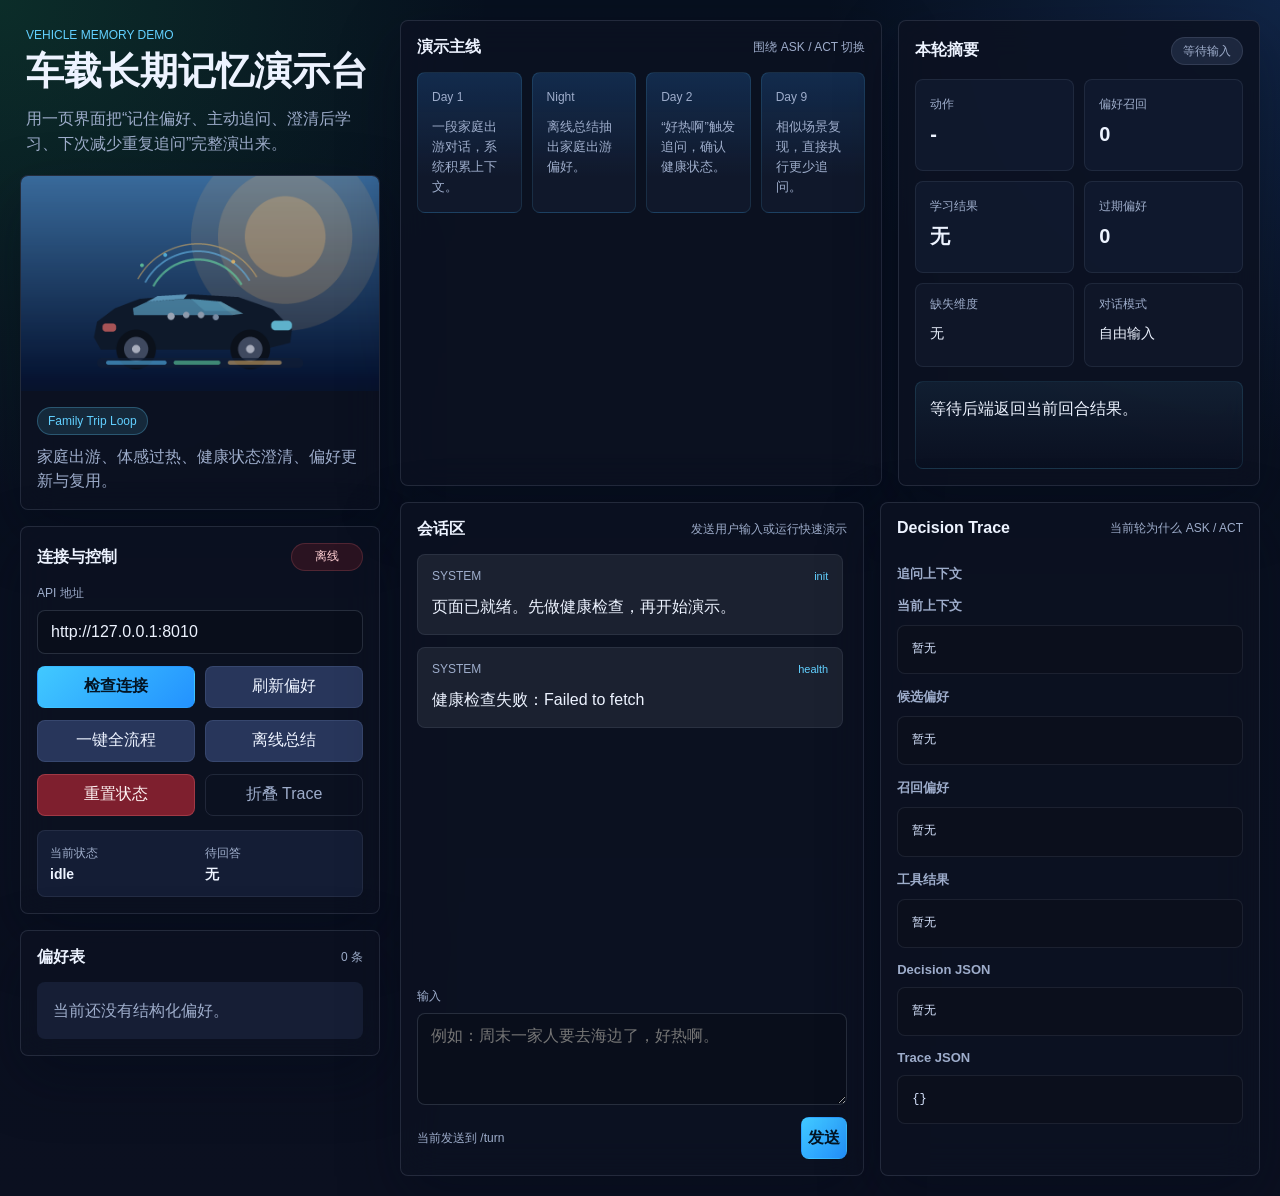
==== commit 4969cfc7: "update showcase and resource planning docs" ====
--- a/frontend/index.html
+++ b/frontend/index.html
@@ -1,879 +1,248 @@
 <!DOCTYPE html>
 <html lang="zh-CN">
-<head>
-<meta charset="UTF-8">
-<meta name="viewport" content="width=device-width, initial-scale=1.0">
-<title>CMARA Demo · 车载长期记忆系统</title>
-<style>
-/* ====== RESET & BASE ====== */
-*,*::before,*::after{box-sizing:border-box;margin:0;padding:0}
-:root{
-  --bg-primary:#0d1117;--bg-secondary:#161b22;--bg-tertiary:#21262d;
-  --bg-card:#1c2128;--border:#30363d;--text-primary:#e6edf3;
-  --text-secondary:#8b949e;--text-muted:#6e7681;
-  --accent-blue:#58a6ff;--accent-green:#3fb950;--accent-orange:#d2991d;
-  --accent-purple:#a371f7;--accent-red:#f85149;--accent-cyan:#39d2c0;
-  --radius:8px;--radius-sm:4px;--shadow:0 2px 8px rgba(0,0,0,0.3);
-  --font-mono:'Cascadia Code','Fira Code',Consolas,monospace;
-  --font-sans:-apple-system,BlinkMacSystemFont,'Segoe UI','Noto Sans SC',sans-serif;
-}
-html,body{height:100%;overflow:hidden}
-body{
-  font-family:var(--font-sans);background:var(--bg-primary);
-  color:var(--text-primary);display:flex;flex-direction:column;
-  font-size:14px;line-height:1.5;
-}
-
-/* ====== HEADER ====== */
-.header{
-  background:var(--bg-secondary);border-bottom:1px solid var(--border);
-  padding:8px 16px;display:flex;align-items:center;gap:10px;flex-shrink:0;z-index:10;
-}
-.header-logo{font-size:17px;font-weight:700;color:var(--accent-blue);white-space:nowrap}
-.header-logo span{color:var(--text-secondary);font-weight:400;font-size:12px;margin-left:4px}
-.header-spacer{flex:1}
-.status-dot{width:8px;height:8px;border-radius:50%;flex-shrink:0}
-.status-dot.online{background:var(--accent-green);box-shadow:0 0 6px var(--accent-green)}
-.status-dot.offline{background:var(--accent-red)}
-.status-dot.checking{background:var(--accent-orange);animation:pulse 1s infinite}
-@keyframes pulse{0%,100%{opacity:1}50%{opacity:0.3}}
-
-.btn{
-  padding:5px 12px;border-radius:var(--radius-sm);border:1px solid var(--border);
-  background:var(--bg-tertiary);color:var(--text-primary);cursor:pointer;
-  font-size:12px;font-family:var(--font-sans);transition:all 0.15s;white-space:nowrap;
-}
-.btn:hover{background:var(--border)}
-.btn.primary{background:var(--accent-blue);border-color:var(--accent-blue);color:#fff}
-.btn.primary:hover{background:#4090e0}
-.btn.danger{border-color:var(--accent-red);color:var(--accent-red)}
-.btn.danger:hover{background:rgba(248,81,73,0.15)}
-.btn.accent{border-color:var(--accent-purple);color:var(--accent-purple)}
-.btn.accent:hover{background:rgba(163,113,247,0.15)}
-.btn.success{border-color:var(--accent-green);color:var(--accent-green)}
-.btn.success:hover{background:rgba(63,185,80,0.15)}
-.btn.sm{padding:2px 8px;font-size:10px}
-.btn:disabled{opacity:0.4;cursor:not-allowed}
-input[type=text],input[type=number],select,textarea{
-  background:var(--bg-tertiary);border:1px solid var(--border);border-radius:var(--radius-sm);
-  color:var(--text-primary);padding:5px 10px;font-size:12px;font-family:var(--font-sans);
-}
-input:focus,select:focus,textarea:focus{outline:none;border-color:var(--accent-blue)}
-
-/* ====== MAIN LAYOUT ====== */
-.main{display:flex;flex:1;overflow:hidden}
-
-/* ====== CHAT PANEL (left) ====== */
-.chat-panel{flex:1;display:flex;flex-direction:column;min-width:0;border-right:1px solid var(--border)}
-.chat-messages{flex:1;overflow-y:auto;padding:16px;display:flex;flex-direction:column;gap:10px}
-.chat-messages::-webkit-scrollbar{width:6px}
-.chat-messages::-webkit-scrollbar-thumb{background:var(--border);border-radius:3px}
-
-.msg{max-width:88%;animation:slideIn 0.25s ease-out}
-@keyframes slideIn{from{opacity:0;transform:translateY(8px)}to{opacity:1;transform:translateY(0)}}
-.msg.user{align-self:flex-end}.msg.assistant{align-self:flex-start}.msg.system{align-self:center;max-width:94%}
-.msg-bubble{padding:10px 14px;border-radius:var(--radius);line-height:1.6;word-break:break-word;white-space:pre-wrap}
-.msg.user .msg-bubble{background:var(--accent-blue);color:#fff;border-bottom-right-radius:2px}
-.msg.assistant .msg-bubble{background:var(--bg-tertiary);color:var(--text-primary);border-bottom-left-radius:2px}
-.msg.system .msg-bubble{background:var(--bg-card);border:1px dashed var(--border);color:var(--text-secondary);font-size:12px;text-align:center}
-.msg-label{font-size:11px;color:var(--text-muted);margin-bottom:2px;padding:0 4px}
-.msg.user .msg-label{text-align:right}
-.msg-meta{font-size:10px;color:var(--text-muted);margin-top:4px;padding:0 4px;display:flex;gap:6px;align-items:center}
-.msg.user .msg-meta{justify-content:flex-end}
-
-.badge{display:inline-block;padding:2px 8px;border-radius:10px;font-size:10px;font-weight:600;text-transform:uppercase}
-.badge.acted{background:rgba(63,185,80,0.2);color:var(--accent-green)}
-.badge.needs_user_input{background:rgba(210,153,29,0.2);color:var(--accent-orange)}
-.badge.replied{background:rgba(57,210,192,0.2);color:var(--accent-cyan)}
-.badge.learned{background:rgba(163,113,247,0.2);color:var(--accent-purple)}
-.badge.expired{background:rgba(248,81,73,0.2);color:var(--accent-red)}
-
-/* Pending bar */
-.pending-bar{
-  background:linear-gradient(135deg,rgba(210,153,29,0.12),rgba(210,153,29,0.04));
-  border:1px solid rgba(210,153,29,0.35);border-radius:var(--radius);
-  padding:12px 16px;margin:0 16px 8px;display:flex;align-items:center;gap:10px;flex-shrink:0;
-  animation:pendingPulse 2s infinite;
-}
-@keyframes pendingPulse{0%,100%{border-color:rgba(210,153,29,0.35)}50%{border-color:rgba(210,153,29,0.7)}}
-.pending-bar .icon{font-size:20px}
-.pending-bar .text{flex:1}
-.pending-bar .text .title{font-weight:600;color:var(--accent-orange);font-size:13px}
-.pending-bar .text .question{color:var(--text-secondary);font-size:12px;margin-top:2px}
-
-/* Input */
-.chat-input-area{border-top:1px solid var(--border);padding:10px 16px;display:flex;gap:10px;flex-shrink:0;background:var(--bg-secondary)}
-.chat-input-area input{flex:1;padding:10px 14px;font-size:14px}
-.chat-input-hint{font-size:11px;color:var(--text-muted);padding:4px 16px 0;flex-shrink:0;background:var(--bg-secondary)}
-
-/* ====== SIDE PANEL (right) ====== */
-.side-panel{width:450px;flex-shrink:0;display:flex;flex-direction:column;background:var(--bg-secondary);overflow:hidden}
-.panel-tabs{display:flex;border-bottom:1px solid var(--border);flex-shrink:0}
-.panel-tab{flex:1;padding:10px 0;text-align:center;cursor:pointer;font-size:12px;font-weight:500;color:var(--text-muted);border-bottom:2px solid transparent;transition:all 0.15s;user-select:none}
-.panel-tab:hover{color:var(--text-primary);background:var(--bg-tertiary)}
-.panel-tab.active{color:var(--accent-blue);border-bottom-color:var(--accent-blue)}
-.panel-tab .count{margin-left:4px;opacity:0.7;background:var(--bg-tertiary);padding:1px 6px;border-radius:8px;font-size:10px}
-.panel-content{flex:1;overflow-y:auto;padding:12px}
-.panel-content::-webkit-scrollbar{width:6px}
-.panel-content::-webkit-scrollbar-thumb{background:var(--border);border-radius:3px}
-.panel-section{display:none}
-.panel-section.active{display:block}
-
-/* ====== PREFERENCES TABLE (editable) ====== */
-.pref-table{width:100%;border-collapse:collapse;font-size:11px}
-.pref-table th{text-align:left;padding:6px 8px;border-bottom:2px solid var(--border);color:var(--text-muted);font-weight:500;position:sticky;top:0;background:var(--bg-secondary);z-index:1}
-.pref-table td{padding:5px 8px;border-bottom:1px solid rgba(48,54,61,0.4);vertical-align:middle}
-.pref-table tr:hover td{background:rgba(88,166,255,0.04)}
-.pref-table .pref-name{color:var(--accent-cyan);font-weight:500}
-.pref-table .pref-value{color:var(--accent-blue);font-weight:600}
-.pref-table .pref-condition{color:var(--text-secondary);font-size:10px;max-width:90px;overflow:hidden;text-overflow:ellipsis;white-space:nowrap;display:inline-block}
-.pref-table .pref-status{text-transform:uppercase;font-size:10px;font-weight:600}
-.pref-table .pref-status.active{color:var(--accent-green)}
-.pref-table .pref-status.expired{color:var(--accent-red);text-decoration:line-through}
-.pref-table .actions{display:flex;gap:4px}
-.pref-table .actions .btn{padding:1px 6px;font-size:10px}
-
-/* Edit modal */
-.modal-overlay{position:fixed;inset:0;background:rgba(0,0,0,0.7);z-index:200;display:flex;align-items:center;justify-content:center}
-.modal-overlay.hidden{display:none}
-.modal-box{background:var(--bg-secondary);border:1px solid var(--border);border-radius:var(--radius);padding:20px 24px;width:420px;max-width:95%;box-shadow:0 8px 32px rgba(0,0,0,0.5)}
-.modal-box h3{font-size:15px;margin-bottom:16px;color:var(--accent-purple)}
-.modal-box .form-group{margin-bottom:12px}
-.modal-box .form-group label{display:block;font-size:11px;color:var(--text-muted);margin-bottom:4px;text-transform:uppercase}
-.modal-box .form-group input,.modal-box .form-group select,.modal-box .form-group textarea{width:100%}
-.modal-box .form-group textarea{min-height:60px;resize:vertical}
-.modal-box .form-row{display:flex;gap:10px}
-.modal-box .form-row .form-group{flex:1}
-.modal-actions{display:flex;gap:10px;justify-content:flex-end;margin-top:16px}
-
-/* ====== DEMO PANEL ====== */
-.demo-block{background:var(--bg-card);border:1px solid var(--border);border-radius:var(--radius);padding:14px;margin-bottom:12px}
-.demo-block h4{font-size:13px;color:var(--accent-purple);margin-bottom:10px;display:flex;align-items:center;gap:6px}
-.progress-bar{height:6px;background:var(--bg-tertiary);border-radius:3px;overflow:hidden;margin:10px 0}
-.progress-bar .fill{height:100%;background:linear-gradient(90deg,var(--accent-purple),var(--accent-blue));border-radius:3px;transition:width 0.5s ease}
-.demo-steps{display:flex;flex-direction:column;gap:6px;margin:8px 0}
-.demo-step-item{display:flex;align-items:center;gap:8px;font-size:12px;padding:6px 10px;border-radius:4px;background:var(--bg-primary)}
-.demo-step-item.done .step-num{color:var(--accent-green)}
-.demo-step-item.running .step-num{color:var(--accent-blue);animation:pulse 1s infinite}
-.demo-step-item .step-num{width:20px;text-align:center;font-weight:600;font-size:11px;color:var(--text-muted)}
-.demo-step-item .step-label{flex:1;color:var(--text-secondary)}
-.demo-step-item.done .step-label{color:var(--text-primary)}
-.demo-step-item.running .step-label{color:var(--accent-blue)}
-.demo-step-item .step-result{font-size:10px;color:var(--text-muted)}
-
-.demo-results{margin-top:12px}
-.demo-result-item{padding:8px 10px;margin-bottom:6px;border-radius:4px;font-size:11px;border-left:3px solid var(--border);background:var(--bg-primary)}
-.demo-result-item.learned{border-color:var(--accent-purple)}
-.demo-result-item.expired{border-color:var(--accent-red)}
-.demo-result-item.acted{border-color:var(--accent-green)}
-.demo-result-item .lbl{color:var(--text-muted);font-size:10px}
-
-/* ====== TRACE PANEL ====== */
-.trace-block{background:var(--bg-card);border:1px solid var(--border);border-radius:var(--radius);padding:12px;margin-bottom:10px}
-.trace-block h4{font-size:12px;color:var(--accent-purple);margin-bottom:8px;display:flex;align-items:center;gap:6px}
-.trace-row{display:flex;margin-bottom:4px;font-size:11px}
-.trace-row .key{color:var(--text-muted);min-width:80px;flex-shrink:0}
-.trace-row .val{color:var(--text-primary);word-break:break-all}
-.trace-json{background:var(--bg-primary);border-radius:4px;padding:8px 10px;font-family:var(--font-mono);font-size:10px;color:var(--text-secondary);overflow-x:auto;white-space:pre-wrap;max-height:160px;overflow-y:auto;line-height:1.4}
-.trace-empty{color:var(--text-muted);font-size:12px;text-align:center;padding:30px 0}
-.dim-tag{display:inline-block;padding:2px 8px;margin:2px;border-radius:10px;font-size:10px;background:var(--bg-tertiary);border:1px solid var(--border)}
-.dim-tag.missing{border-color:var(--accent-orange);color:var(--accent-orange)}
-.dim-tag.found{border-color:var(--accent-green);color:var(--accent-green)}
-
-/* ====== LEARNING PANEL ====== */
-.learning-card{background:var(--bg-card);border:1px solid var(--border);border-radius:var(--radius);padding:12px;margin-bottom:10px;animation:slideIn 0.3s ease-out}
-.learning-card.learned{border-left:3px solid var(--accent-purple)}
-.learning-card.learned h4{color:var(--accent-purple)}
-.learning-card.expired{border-left:3px solid var(--accent-red);opacity:0.8}
-.learning-card.expired h4{color:var(--accent-red)}
-.learning-card h4{font-size:12px;margin-bottom:8px}
-.learning-card .field{margin-bottom:3px;font-size:11px;display:flex}
-.learning-card .field .key{color:var(--text-muted);min-width:50px}
-.learning-card .field .val{color:var(--text-primary)}
-.learning-card .time{font-size:10px;color:var(--text-muted);margin-top:4px}
-
-/* ====== EMPTY STATE ====== */
-.empty-state{text-align:center;padding:40px 20px;color:var(--text-muted);font-size:13px}
-.empty-state .icon{font-size:36px;margin-bottom:12px;opacity:0.5;display:block}
-
-/* ====== TOAST ====== */
-.toast-container{position:fixed;top:56px;right:20px;z-index:300;display:flex;flex-direction:column;gap:8px;pointer-events:none}
-.toast{padding:10px 16px;border-radius:var(--radius);font-size:12px;animation:toastIn 0.3s ease-out;max-width:360px;box-shadow:var(--shadow);pointer-events:auto}
-.toast.success{background:#1a3a1a;border:1px solid var(--accent-green);color:var(--accent-green)}
-.toast.error{background:#3a1a1a;border:1px solid var(--accent-red);color:var(--accent-red)}
-.toast.info{background:#1a2a3a;border:1px solid var(--accent-blue);color:var(--accent-blue)}
-@keyframes toastIn{from{opacity:0;transform:translateX(20px)}to{opacity:1;transform:translateX(0)}}
-.spinner{display:inline-block;width:14px;height:14px;border:2px solid var(--border);border-top-color:var(--accent-blue);border-radius:50%;animation:spin 0.6s linear infinite}
-@keyframes spin{to{transform:rotate(360deg)}}
-
-/* ====== RESPONSIVE ====== */
-@media(max-width:900px){.main{flex-direction:column}.side-panel{width:100%;max-height:42%}.header{flex-wrap:wrap;gap:6px;padding:6px 10px}}
-</style>
-</head>
-<body>
-
-<!-- HEADER -->
-<div class="header">
-  <div class="header-logo">🚗 CMARA Demo<span>| 车载长期记忆</span></div>
-  <div class="status-dot offline" id="healthDot" title="服务器状态"></div>
-  <span style="font-size:11px;color:var(--text-muted)" id="healthLabel">未连接</span>
-  <div class="header-spacer"></div>
-  <input type="text" id="serverUrl" value="http://127.0.0.1:8010" style="width:210px;font-family:var(--font-mono)" title="API 地址">
-  <button class="btn" onclick="checkHealth()">🔗 连接</button>
-  <button class="btn accent" onclick="showDemoPanel()">▶ 快速演示</button>
-  <button class="btn success" onclick="doSummarize()">📊 Summarize</button>
-  <button class="btn danger" onclick="doReset()">🔄 Reset</button>
-</div>
-
-<!-- MAIN -->
-<div class="main">
-  <!-- CHAT PANEL -->
-  <div class="chat-panel">
-    <div class="chat-messages" id="chatMessages">
-      <div class="msg system"><div class="msg-bubble">
-👋 欢迎使用 CMARA 车载长期记忆 Demo<br><br>
-<b>核心演示:</b> 记住偏好 → 信息不足时追问 → 学到新偏好 → 下次复用<br><br>
-💡 试试输入 "好热啊" 体验偏好检索与决策<br>
-🚀 或点击 <b>▶ 快速演示</b> 自动运行完整场景
-      </div></div>
+  <head>
+    <meta charset="UTF-8" />
+    <meta name="viewport" content="width=device-width, initial-scale=1.0" />
+    <title>Vehicle Memory Demo</title>
+    <link rel="stylesheet" href="./styles.css" />
+  </head>
+  <body>
+    <div class="app-shell">
+      <aside class="sidebar">
+        <div class="brand-block">
+          <p class="eyebrow">Vehicle Memory Demo</p>
+          <h1>车载长期记忆演示台</h1>
+          <p class="summary">
+            用一页界面把“记住偏好、主动追问、澄清后学习、下次减少重复追问”完整演出来。
+          </p>
+        </div>
+
+        <section class="hero-panel">
+          <img
+            src="./assets/family-trip-hero.png"
+            alt="家庭出游车载记忆演示场景"
+          />
+          <div class="hero-copy">
+            <span class="hero-chip">Family Trip Loop</span>
+            <p>家庭出游、体感过热、健康状态澄清、偏好更新与复用。</p>
+          </div>
+        </section>
+
+        <section class="panel controls-panel">
+          <div class="panel-header">
+            <h2>连接与控制</h2>
+            <span id="connection-badge" class="badge pending">未检测</span>
+          </div>
+
+          <label class="field">
+            <span>API 地址</span>
+            <input id="api-base" type="text" value="http://127.0.0.1:8010" />
+          </label>
+
+          <div class="button-row two-up">
+            <button id="check-health-btn" class="btn btn-primary">
+              检查连接
+            </button>
+            <button id="refresh-btn" class="btn btn-secondary">刷新偏好</button>
+          </div>
+
+          <div class="button-row two-up">
+            <button id="scenario-btn" class="btn btn-secondary">一键全流程</button>
+            <button id="summarize-btn" class="btn btn-secondary">离线总结</button>
+          </div>
+
+          <div class="button-row two-up">
+            <button id="reset-btn" class="btn btn-danger">重置状态</button>
+            <button id="trace-toggle-btn" class="btn btn-ghost">折叠 Trace</button>
+          </div>
+
+          <div class="status-strip">
+            <div>
+              <span class="status-label">当前状态</span>
+              <strong id="current-status">idle</strong>
+            </div>
+            <div>
+              <span class="status-label">待回答</span>
+              <strong id="pending-state">无</strong>
+            </div>
+          </div>
+        </section>
+
+        <section class="panel preference-panel">
+          <div class="panel-header">
+            <h2>偏好表</h2>
+            <span id="preference-count" class="panel-meta">0 条</span>
+          </div>
+          <div id="preferences-empty" class="empty-state">
+            当前还没有结构化偏好。
+          </div>
+          <div id="preferences-list" class="preferences-list"></div>
+        </section>
+      </aside>
+
+      <main class="main-stage">
+        <section class="stage-top">
+          <div class="panel narrative-panel">
+            <div class="panel-header">
+              <h2>演示主线</h2>
+              <span class="panel-meta">围绕 ASK / ACT 切换</span>
+            </div>
+
+            <div class="timeline-strip">
+              <article class="timeline-item">
+                <span class="timeline-step">Day 1</span>
+                <p>一段家庭出游对话，系统积累上下文。</p>
+              </article>
+              <article class="timeline-item">
+                <span class="timeline-step">Night</span>
+                <p>离线总结抽出家庭出游偏好。</p>
+              </article>
+              <article class="timeline-item">
+                <span class="timeline-step">Day 2</span>
+                <p>“好热啊”触发追问，确认健康状态。</p>
+              </article>
+              <article class="timeline-item">
+                <span class="timeline-step">Day 9</span>
+                <p>相似场景复现，直接执行更少追问。</p>
+              </article>
+            </div>
+          </div>
+
+          <div class="panel insight-panel">
+            <div class="panel-header">
+              <h2>本轮摘要</h2>
+              <span id="decision-badge" class="badge neutral">等待输入</span>
+            </div>
+
+            <div class="insight-grid">
+              <div class="insight-card">
+                <span class="insight-label">动作</span>
+                <strong id="tool-name">-</strong>
+              </div>
+              <div class="insight-card">
+                <span class="insight-label">偏好召回</span>
+                <strong id="retrieval-count">0</strong>
+              </div>
+              <div class="insight-card">
+                <span class="insight-label">学习结果</span>
+                <strong id="learned-state">无</strong>
+              </div>
+              <div class="insight-card">
+                <span class="insight-label">过期偏好</span>
+                <strong id="expired-count">0</strong>
+              </div>
+            </div>
+
+            <div class="signal-grid">
+              <div class="signal-card">
+                <span class="signal-label">缺失维度</span>
+                <div id="unknown-dimensions" class="signal-value">无</div>
+              </div>
+              <div class="signal-card">
+                <span class="signal-label">对话模式</span>
+                <div id="conversation-mode" class="signal-value">自由输入</div>
+              </div>
+            </div>
+
+            <div id="result-banner" class="result-banner">
+              等待后端返回当前回合结果。
+            </div>
+          </div>
+        </section>
+
+        <section class="workspace-grid">
+          <section class="panel chat-panel">
+            <div class="panel-header">
+              <h2>会话区</h2>
+              <span id="chat-hint" class="panel-meta">发送用户输入或运行快速演示</span>
+            </div>
+
+            <div id="chat-log" class="chat-log"></div>
+
+            <form id="composer" class="composer">
+              <label class="composer-field" for="user-input">
+                <span>输入</span>
+                <textarea
+                  id="user-input"
+                  rows="3"
+                  placeholder="例如：周末一家人要去海边了，好热啊。"
+                ></textarea>
+              </label>
+              <div class="composer-actions">
+                <p id="composer-mode" class="composer-mode">当前发送到 /turn</p>
+                <button type="submit" class="btn btn-primary">发送</button>
+              </div>
+            </form>
+          </section>
+
+          <section id="trace-panel" class="panel trace-panel">
+            <div class="panel-header">
+              <h2>Decision Trace</h2>
+              <span class="panel-meta">当前轮为什么 ASK / ACT</span>
+            </div>
+
+            <div class="trace-group">
+              <h3>追问上下文</h3>
+              <div id="pending-card" class="pending-card is-hidden"></div>
+            </div>
+
+            <div class="trace-group">
+              <h3>当前上下文</h3>
+              <pre id="context-json" class="code-block">暂无</pre>
+            </div>
+
+            <div class="trace-group">
+              <h3>候选偏好</h3>
+              <pre id="candidates-json" class="code-block">暂无</pre>
+            </div>
+
+            <div class="trace-group">
+              <h3>召回偏好</h3>
+              <pre id="retrieved-json" class="code-block">暂无</pre>
+            </div>
+
+            <div class="trace-group">
+              <h3>工具结果</h3>
+              <pre id="tool-result" class="code-block">暂无</pre>
+            </div>
+
+            <div class="trace-group">
+              <h3>Decision JSON</h3>
+              <pre id="decision-json" class="code-block">暂无</pre>
+            </div>
+
+            <div class="trace-group">
+              <h3>Trace JSON</h3>
+              <pre id="trace-json" class="code-block">暂无</pre>
+            </div>
+          </section>
+        </section>
+      </main>
     </div>
-    <div class="pending-bar" id="pendingBar" style="display:none">
-      <div class="icon">⚠️</div>
-      <div class="text"><div class="title">⏳ 请回答追问</div><div class="question" id="pendingQuestion"></div></div>
-      <button class="btn danger sm" onclick="cancelPending()">✕</button>
-    </div>
-    <div class="chat-input-area">
-      <input type="text" id="userInput" placeholder="输入你的需求..." autocomplete="off" autofocus>
-      <button class="btn primary" id="sendBtn" onclick="sendMessage()">发送</button>
-    </div>
-    <div class="chat-input-hint" id="inputHint">💡 试试输入："周末一家人出去玩，好热啊。"</div>
-  </div>
-
-  <!-- SIDE PANEL -->
-  <div class="side-panel">
-    <div class="panel-tabs">
-      <div class="panel-tab active" data-tab="preferences" onclick="switchTab('preferences')">📋 偏好表<span class="count" id="prefCount">0</span></div>
-      <div class="panel-tab" data-tab="trace" onclick="switchTab('trace')">🔍 决策 Trace</div>
-      <div class="panel-tab" data-tab="learning" onclick="switchTab('learning')">🧠 学习记录</div>
-    </div>
-    <div class="panel-content">
-      <div class="panel-section active" id="section-preferences">
-        <div style="display:flex;justify-content:space-between;align-items:center;margin-bottom:8px">
-          <span style="font-size:11px;color:var(--text-muted)">双击行编辑 | 点击 ✕ 删除</span>
-          <button class="btn sm success" onclick="loadPreferences()" title="刷新">🔄 刷新</button>
+
+    <template id="message-template">
+      <article class="message">
+        <div class="message-meta">
+          <span class="message-role"></span>
+          <span class="message-tag"></span>
         </div>
-        <div id="prefContent"></div>
-      </div>
-      <div class="panel-section" id="section-trace">
-        <div id="traceContent"><div class="trace-empty">📭 发送消息后显示决策过程</div></div>
-      </div>
-      <div class="panel-section" id="section-learning">
-        <div id="learningContent"><div class="empty-state"><span class="icon">🧠</span><div>暂无学习记录</div></div></div>
-      </div>
-      <!-- Demo panel (shown during/after demo) -->
-      <div class="panel-section" id="section-demo">
-        <div id="demoContent"></div>
-      </div>
-    </div>
-  </div>
-</div>
-
-<!-- EDIT MODAL -->
-<div class="modal-overlay hidden" id="editModal">
-  <div class="modal-box">
-    <h3>✏️ 编辑偏好 #<span id="editId"></span></h3>
-    <div class="form-row">
-      <div class="form-group"><label>偏好名称</label><input type="text" id="editPreference"></div>
-      <div class="form-group"><label>值</label><input type="text" id="editValue"></div>
-    </div>
-    <div class="form-row">
-      <div class="form-group"><label>条件类型</label><input type="text" id="editCondType" placeholder="default / health_state / ..."></div>
-      <div class="form-group"><label>条件目标</label><input type="text" id="editCondTarget" placeholder="sick / recovering / ..."></div>
-    </div>
-    <div class="form-row">
-      <div class="form-group"><label>状态</label><select id="editStatus"><option value="active">active</option><option value="expired">expired</option></select></div>
-      <div class="form-group"><label>来源</label><select id="editSource"><option value="user_stated">user_stated</option><option value="offline_summary">offline_summary</option><option value="learned_from_clarification">learned_from_clarification</option></select></div>
-    </div>
-    <div class="form-group"><label>依据 (evidence)</label><textarea id="editEvidence" rows="2"></textarea></div>
-    <div class="modal-actions">
-      <button class="btn" onclick="closeEditModal()">取消</button>
-      <button class="btn primary" onclick="saveEdit()">💾 保存</button>
-    </div>
-  </div>
-</div>
-
-<!-- TOAST -->
-<div class="toast-container" id="toastContainer"></div>
-
-<script>
-// ============================================================
-// STATE
-// ============================================================
-const state = {
-  serverUrl: localStorage.getItem('cmara_server_url') || 'http://127.0.0.1:8010',
-  pendingId: null, pendingQuestion: null,
-  learnedHistory: [], lastTrace: null, demoRunning: false,
-  editingId: null,
-};
-
-// ============================================================
-// INIT
-// ============================================================
-document.addEventListener('DOMContentLoaded', () => {
-  document.getElementById('serverUrl').value = state.serverUrl;
-  setTimeout(checkHealth, 500);
-});
-document.addEventListener('keydown', e => {
-  if (e.key === 'Enter' && document.activeElement === document.getElementById('userInput')) {
-    e.preventDefault(); sendMessage();
-  }
-});
-
-// ============================================================
-// API
-// ============================================================
-function apiUrl(path) { return state.serverUrl.replace(/\/+$/, '') + path; }
-async function apiCall(method, path, body = null) {
-  const opts = { method, headers: { 'Content-Type': 'application/json' } };
-  if (body) opts.body = JSON.stringify(body);
-  const resp = await fetch(apiUrl(path), opts);
-  const data = await resp.json();
-  if (!resp.ok) throw new Error(data.error || `HTTP ${resp.status}`);
-  return data;
-}
-
-// ============================================================
-// HEALTH
-// ============================================================
-async function checkHealth() {
-  const url = document.getElementById('serverUrl').value.trim();
-  if (url) { state.serverUrl = url; localStorage.setItem('cmara_server_url', url); }
-  const dot = document.getElementById('healthDot'), label = document.getElementById('healthLabel');
-  dot.className = 'status-dot checking'; label.textContent = '检测中...';
-  try {
-    const data = await apiCall('GET', '/health');
-    dot.className = 'status-dot online'; label.textContent = `在线 (${data.session_id})`;
-    toast('✅ 服务器连接成功', 'success'); loadPreferences();
-  } catch (e) {
-    dot.className = 'status-dot offline'; label.textContent = '离线';
-    toast('❌ 无法连接: ' + e.message, 'error');
-  }
-}
-
-// ============================================================
-// SEND MESSAGE
-// ============================================================
-async function sendMessage() {
-  if (state.demoRunning) return;
-  const input = document.getElementById('userInput'), text = input.value.trim();
-  if (!text) return;
-  if (state.pendingId) { await sendClarification(text); input.value = ''; return; }
-  addChatMessage('user', text); input.value = ''; setSending(true);
-  try {
-    const data = await apiCall('POST', '/turn', { text, session_id: 'default' });
-    handleTurnResult(data);
-  } catch (e) {
-    addChatMessage('system', `❌ ${e.message}`);
-    toast('请求失败: ' + e.message, 'error');
-  } finally { setSending(false); }
-}
-
-async function sendClarification(answer) {
-  if (!state.pendingId) return;
-  addChatMessage('user', answer, [{ text: '回答追问', cls: 'replied' }]);
-  setSending(true); hidePendingBar();
-  const pid = state.pendingId; state.pendingId = null; state.pendingQuestion = null;
-  try {
-    const data = await apiCall('POST', '/clarification', { session_id: 'default', pending_id: pid, answer });
-    handleTurnResult(data);
-  } catch (e) {
-    addChatMessage('system', `❌ ${e.message}`);
-  } finally { setSending(false); }
-}
-
-// ============================================================
-// HANDLE TURN RESULT
-// ============================================================
-function handleTurnResult(data) {
-  const status = data.status;
-  let statusClass, statusText;
-  if (status === 'acted') { statusClass = 'acted'; statusText = 'ACTED · 已执行'; }
-  else if (status === 'replied') { statusClass = 'replied'; statusText = 'REPLIED · 已回复'; }
-  else { statusClass = 'needs_user_input'; statusText = 'NEEDS INPUT · 等待追问'; }
-
-  let content = data.assistant_text || '(无回复)';
-  const badges = [{ text: statusText, cls: statusClass }];
-  const d = data.decision || {};
-
-  if ((status === 'acted' || status === 'replied') && d.tool_name && d.tool_name !== 'general_chat' && d.tool_name !== 'none') {
-    content += `\n\n🔧 ${d.tool_name}(${JSON.stringify(d.tool_args || {})})`;
-    if (d.rationale) content += `\n💭 ${d.rationale}`;
-  }
-
-  addChatMessage('assistant', content, badges);
-
-  if (status === 'needs_user_input' && data.pending) {
-    state.pendingId = data.pending.pending_id;
-    state.pendingQuestion = data.pending.question;
-    showPendingBar(data.pending.question);
-    document.getElementById('inputHint').textContent = '💬 请输入回答回应系统的追问...';
-  } else {
-    state.pendingId = null; state.pendingQuestion = null;
-    document.getElementById('inputHint').textContent = '💡 继续输入你的需求，或点击 ▶ 快速演示...';
-  }
-
-  if (data.learned_preference) {
-    state.learnedHistory.push({ type: 'learned', data: data.learned_preference, timestamp: new Date().toISOString() });
-    const lp = data.learned_preference;
-    addChatMessage('system', `🧠 学到新偏好: ${lp.preference} = ${lp.value}`, [{ text: 'NEW', cls: 'learned' }]);
-    renderLearning(); switchTab('learning');
-  }
-  if (data.expired_preferences && data.expired_preferences.length > 0) {
-    for (const p of data.expired_preferences) {
-      state.learnedHistory.push({ type: 'expired', data: p, timestamp: new Date().toISOString() });
-      addChatMessage('system', `⌛ 偏好过期: ${p.preference} = ${p.value}`, [{ text: 'EXPIRED', cls: 'expired' }]);
-    }
-    renderLearning();
-  }
-  if (data.decision_trace) { state.lastTrace = data.decision_trace; renderTrace(data.decision_trace); }
-  loadPreferences();
-}
-
-// ============================================================
-// CHAT UI
-// ============================================================
-function addChatMessage(role, content, badges = []) {
-  const container = document.getElementById('chatMessages');
-  const div = document.createElement('div');
-  div.className = `msg ${role}`;
-  const labels = { user: '👤 你', assistant: '🤖 CMARA', system: '📢 系统' };
-  const lb = document.createElement('div'); lb.className = 'msg-label'; lb.textContent = labels[role] || role;
-  div.appendChild(lb);
-  const bb = document.createElement('div'); bb.className = 'msg-bubble'; bb.textContent = content;
-  div.appendChild(bb);
-  if (badges.length) {
-    const m = document.createElement('div'); m.className = 'msg-meta';
-    badges.forEach(b => { const s = document.createElement('span'); s.className = `badge ${b.cls}`; s.textContent = b.text; m.appendChild(s); });
-    div.appendChild(m);
-  }
-  container.appendChild(div);
-  container.scrollTop = container.scrollHeight;
-}
-
-function showPendingBar(q) { document.getElementById('pendingQuestion').textContent = q; document.getElementById('pendingBar').style.display = 'flex'; }
-function hidePendingBar() { document.getElementById('pendingBar').style.display = 'none'; }
-function cancelPending() { state.pendingId = null; state.pendingQuestion = null; hidePendingBar(); document.getElementById('inputHint').textContent = '💡 继续输入...'; addChatMessage('system', '✕ 已取消等待'); }
-function setSending(s) { document.getElementById('sendBtn').disabled = s; document.getElementById('userInput').disabled = s; }
-setInterval(() => {
-  const b = document.getElementById('sendBtn'), inp = document.getElementById('userInput');
-  if (b.disabled) return;
-  if (state.pendingId) { b.textContent = '回答'; b.style.background = 'var(--accent-orange)'; b.style.borderColor = 'var(--accent-orange)'; b.style.color = '#fff'; inp.placeholder = '输入你的回答...'; }
-  else { b.textContent = '发送'; b.style.background = ''; b.style.borderColor = ''; b.style.color = ''; inp.placeholder = '输入你的需求...'; }
-}, 300);
-
-// ============================================================
-// PREFERENCES (editable)
-// ============================================================
-async function loadPreferences() {
-  try {
-    const data = await apiCall('GET', '/preferences');
-    renderPreferences(data.preferences || []);
-    document.getElementById('prefCount').textContent = data.count || 0;
-  } catch (e) {}
-}
-
-function renderPreferences(prefs) {
-  const container = document.getElementById('prefContent');
-  document.getElementById('prefCount').textContent = prefs.length;
-  if (!prefs.length) {
-    container.innerHTML = '<div class="empty-state"><span class="icon">📋</span><div>暂无偏好</div></div>';
-    return;
-  }
-  let html = '<table class="pref-table"><tr><th>#</th><th>偏好</th><th>值</th><th>条件</th><th>状态</th><th>操作</th></tr>';
-  for (const p of prefs) {
-    const c = p.condition || {};
-    const ct = c.type === 'default' ? '默认' : [c.type, c.operator, c.target].filter(x => x != null).join(' ');
-    html += `<tr>
-      <td style="color:var(--text-muted)">#${p.id}</td>
-      <td class="pref-name">${esc(p.preference)}</td>
-      <td class="pref-value">${esc(String(p.value))}</td>
-      <td><span class="pref-condition" title="${esc(JSON.stringify(c))}">${esc(ct)}</span></td>
-      <td class="pref-status ${p.status}">${p.status}</td>
-      <td class="actions">
-        <button class="btn sm" onclick="openEditModal(${p.id},${escJS(JSON.stringify(p))})" title="编辑">✏️</button>
-        <button class="btn sm danger" onclick="deletePreference(${p.id})" title="删除">✕</button>
-      </td>
-    </tr>`;
-  }
-  html += '</table>';
-  container.innerHTML = html;
-}
-
-function openEditModal(id, jsonStr) {
-  const p = JSON.parse(jsonStr);
-  state.editingId = id;
-  document.getElementById('editId').textContent = id;
-  document.getElementById('editPreference').value = p.preference || '';
-  document.getElementById('editValue').value = p.value ?? '';
-  const c = p.condition || {};
-  document.getElementById('editCondType').value = c.type || 'default';
-  document.getElementById('editCondTarget').value = c.target ?? '';
-  document.getElementById('editStatus').value = p.status || 'active';
-  document.getElementById('editSource').value = p.source || 'user_stated';
-  document.getElementById('editEvidence').value = p.evidence || '';
-  document.getElementById('editModal').classList.remove('hidden');
-}
-
-function closeEditModal() { document.getElementById('editModal').classList.add('hidden'); state.editingId = null; }
-
-async function saveEdit() {
-  if (!state.editingId) return;
-  const body = {
-    id: state.editingId,
-    preference: document.getElementById('editPreference').value.trim(),
-    value: document.getElementById('editValue').value.trim(),
-    condition: {
-      type: document.getElementById('editCondType').value.trim() || 'default',
-      operator: document.getElementById('editCondTarget').value.trim() ? '==' : null,
-      target: document.getElementById('editCondTarget').value.trim() || null,
-    },
-    status: document.getElementById('editStatus').value,
-    source: document.getElementById('editSource').value,
-    evidence: document.getElementById('editEvidence').value.trim(),
-    session_id: 'default',
-  };
-  // Clean null fields from condition
-  for (const k of Object.keys(body.condition)) { if (body.condition[k] == null || body.condition[k] === '') delete body.condition[k]; }
-  if (!body.condition.type) body.condition = { type: 'default' };
-
-  try {
-    await apiCall('POST', '/preferences/update', body);
-    toast('✅ 偏好已更新', 'success');
-    closeEditModal();
-    loadPreferences();
-  } catch (e) {
-    toast('❌ 更新失败: ' + e.message, 'error');
-  }
-}
-
-async function deletePreference(id) {
-  if (!confirm(`确定删除偏好 #${id}？`)) return;
-  try {
-    await apiCall('POST', '/preferences/delete', { id, session_id: 'default' });
-    toast('🗑️ 偏好已删除', 'info');
-    loadPreferences();
-  } catch (e) {
-    toast('❌ 删除失败: ' + e.message, 'error');
-  }
-}
-
-// ============================================================
-// TRACE PANEL
-// ============================================================
-function renderTrace(trace) {
-  const c = document.getElementById('traceContent');
-  if (!trace) { c.innerHTML = '<div class="trace-empty">📭 暂无决策 Trace</div>'; return; }
-  const d = trace.decision || {};
-  let h = '';
-  h += `<div class="trace-block"><h4>🎯 决策</h4>
-    <div class="trace-row"><span class="key">动作</span><span class="val"><span class="badge ${d.action==='ACT'?'acted':'needs_user_input'}">${d.action||'?'}</span></span></div>
-    <div class="trace-row"><span class="key">工具</span><span class="val">${esc(d.tool_name||'-')}</span></div>
-    <div class="trace-row"><span class="key">参数</span><span class="val"><code>${esc(JSON.stringify(d.tool_args||{}))}</code></span></div>`;
-  if (d.rationale) h += `<div class="trace-row"><span class="key">理由</span><span class="val">${esc(d.rationale)}</span></div>`;
-  if (d.question) h += `<div class="trace-row"><span class="key">追问</span><span class="val" style="color:var(--accent-orange)">${esc(d.question)}</span></div>`;
-  h += '</div>';
-
-  if (trace.dimensions) {
-    h += '<div class="trace-block"><h4>📝 上下文维度</h4>';
-    for (const [k,v] of Object.entries(trace.dimensions)) {
-      const vv = v==null||v===''?'unknown':String(v);
-      h += `<span class="dim-tag ${vv==='unknown'?'missing':'found'}">${esc(k)}: ${esc(vv)}</span>`;
-    }
-    h += '</div>';
-  }
-
-  if (trace.retrieved_preferences && trace.retrieved_preferences.length) {
-    h += `<div class="trace-block"><h4>📥 召回偏好 (${trace.retrieved_preferences.length})</h4>`;
-    for (const p of trace.retrieved_preferences) {
-      h += `<div style="font-size:11px;margin-bottom:4px;padding:4px 6px;background:var(--bg-primary);border-radius:3px;display:flex;justify-content:space-between">
-        <span><span style="color:var(--accent-cyan)">${esc(p.preference)}</span>=<span style="color:var(--accent-blue)">${esc(String(p.value))}</span></span>
-        <span style="font-size:10px;color:var(--text-muted)">score:${p.total_score??p.retrieval_score??'?'}</span></div>`;
-    }
-    h += '</div>';
-  }
-
-  if (trace.retrieval_hits && trace.retrieval_hits.length) {
-    h += `<div class="trace-block"><h4>🧩 LightMem 命中</h4>`;
-    for (const hit of trace.retrieval_hits.slice(0,6)) {
-      h += `<div style="font-size:10px;color:var(--text-secondary);margin-bottom:3px;border-bottom:1px solid rgba(48,54,61,0.2);padding:2px 0">[${esc(String(hit.score??'?'))}] ${esc((hit.memory||'').substring(0,100))}</div>`;
-    }
-    h += '</div>';
-  }
-
-  if (trace.learned_preference) h += `<div class="trace-block" style="border-left:3px solid var(--accent-purple)"><h4 style="color:var(--accent-purple)">🧠 学到</h4><div class="trace-json">${esc(JSON.stringify(trace.learned_preference,null,2))}</div></div>`;
-  if (trace.expired_preferences && trace.expired_preferences.length) h += `<div class="trace-block" style="border-left:3px solid var(--accent-red)"><h4 style="color:var(--accent-red)">⌛ 过期</h4><div class="trace-json">${esc(JSON.stringify(trace.expired_preferences,null,2))}</div></div>`;
-
-  h += `<details style="margin-top:8px"><summary style="cursor:pointer;font-size:11px;color:var(--text-muted)">📄 原始 JSON</summary><div class="trace-json" style="margin-top:6px;max-height:300px">${esc(JSON.stringify(trace,null,2))}</div></details>`;
-  c.innerHTML = h;
-}
-
-// ============================================================
-// LEARNING PANEL
-// ============================================================
-function renderLearning() {
-  const c = document.getElementById('learningContent');
-  if (!state.learnedHistory.length) {
-    c.innerHTML = '<div class="empty-state"><span class="icon">🧠</span><div>暂无学习记录</div><div style="font-size:11px;color:var(--text-muted);margin-top:4px">通过追问或离线总结触发</div></div>';
-    return;
-  }
-  let h = '';
-  for (let i = state.learnedHistory.length - 1; i >= 0; i--) {
-    const item = state.learnedHistory[i], d = item.data, cond = d.condition || {};
-    const ct = cond.type === 'default' ? '默认' : `${cond.type||''} ${cond.operator||''} ${cond.target!=null?cond.target:''}`.trim();
-    if (item.type === 'learned') {
-      h += `<div class="learning-card learned"><h4>🧠 学到新偏好</h4>
-        <div class="field"><span class="key">偏好</span><span class="val" style="color:var(--accent-cyan)">${esc(d.preference)}</span></div>
-        <div class="field"><span class="key">值</span><span class="val" style="color:var(--accent-blue);font-weight:600">${esc(String(d.value))}</span></div>
-        <div class="field"><span class="key">条件</span><span class="val">${esc(ct)}</span></div>
-        <div class="field"><span class="key">来源</span><span class="val">${esc((d.source||'?').replace(/_/g,' '))}</span></div>
-        ${d.evidence?`<div class="field"><span class="key">依据</span><span class="val" style="font-size:10px;color:var(--text-muted)">${esc(d.evidence)}</span></div>`:''}
-        <div class="time">${new Date(item.timestamp).toLocaleTimeString()}</div></div>`;
-    } else {
-      h += `<div class="learning-card expired"><h4>⌛ 偏好过期</h4>
-        <div class="field"><span class="key">偏好</span><span class="val" style="text-decoration:line-through">${esc(d.preference)}</span></div>
-        <div class="field"><span class="key">值</span><span class="val" style="text-decoration:line-through">${esc(String(d.value))}</span></div>
-        <div class="field"><span class="key">条件</span><span class="val">${esc(ct)}</span></div>
-        <div class="time">${new Date(item.timestamp).toLocaleTimeString()}</div></div>`;
-    }
-  }
-  c.innerHTML = h;
-}
-
-// ============================================================
-// TAB SWITCHING
-// ============================================================
-function switchTab(name) {
-  document.querySelectorAll('.panel-tab').forEach(t => t.classList.remove('active'));
-  document.querySelectorAll('.panel-section').forEach(s => s.classList.remove('active'));
-  const tab = document.querySelector(`[data-tab="${name}"]`);
-  if (tab) tab.classList.add('active');
-  const sec = document.getElementById(`section-${name}`);
-  if (sec) sec.classList.add('active');
-}
-
-// ============================================================
-// SUMMARIZE / RESET
-// ============================================================
-async function doSummarize() {
-  if (state.demoRunning) return;
-  try {
-    setSending(true);
-    addChatMessage('system', '📊 正在离线抽取偏好...');
-    const data = await apiCall('POST', '/summarize', { session_id: 'default' });
-    toast(`✅ 新增 ${data.count} 条偏好`, 'success');
-    if (data.added_preferences) for (const p of data.added_preferences) {
-      state.learnedHistory.push({ type: 'learned', data: p, timestamp: new Date().toISOString() });
-      addChatMessage('system', `📊 离线抽取: ${p.preference} = ${p.value}`, [{ text: 'OFFLINE', cls: 'learned' }]);
-    }
-    renderLearning(); loadPreferences(); switchTab('learning');
-  } catch(e) { toast('❌ ' + e.message, 'error'); } finally { setSending(false); }
-}
-
-async function doReset() {
-  if (state.demoRunning) return;
-  if (!confirm('确定清空所有数据？')) return;
-  try {
-    setSending(true);
-    await apiCall('POST', '/reset', { session_id: 'default' });
-    state.pendingId = null; state.pendingQuestion = null; state.learnedHistory = []; state.lastTrace = null;
-    hidePendingBar();
-    document.getElementById('chatMessages').innerHTML = '<div class="msg system"><div class="msg-bubble">🔄 已重置，可以开始新对话</div></div>';
-    renderPreferences([]); renderTrace(null); renderLearning();
-    document.getElementById('prefCount').textContent = '0';
-    document.getElementById('inputHint').textContent = '💡 试试："周末一家人出去玩，好热啊。"';
-    toast('🔄 已重置', 'info');
-  } catch(e) { toast('❌ ' + e.message, 'error'); } finally { setSending(false); }
-}
-
-// ============================================================
-// QUICK DEMO (progress bar style)
-// ============================================================
-function showDemoPanel() {
-  // Add demo tab if not exists
-  if (!document.querySelector('[data-tab="demo"]')) {
-    const tabs = document.querySelector('.panel-tabs');
-    const tab = document.createElement('div');
-    tab.className = 'panel-tab'; tab.dataset.tab = 'demo';
-    tab.textContent = '🚀 演示';
-    tab.onclick = () => switchTab('demo');
-    tabs.appendChild(tab);
-  }
-  switchTab('demo');
-  renderDemoPanel('idle');
-}
-
-function renderDemoPanel(status) {
-  const c = document.getElementById('demoContent');
-  if (status === 'idle') {
-    c.innerHTML = `<div class="demo-block">
-      <h4>🚀 家庭出游场景演示</h4>
-      <p style="font-size:12px;color:var(--text-secondary);margin-bottom:10px">模拟三天家庭出游，展示完整闭环：<br>
-      <b>Day 1</b> 对话 → 总结偏好 | <b>Day 2</b> 追问 → 学习 | <b>Day 9</b> 直接执行</p>
-      <div style="margin-bottom:10px;font-size:11px;color:var(--text-muted)">
-        ⚡ 演示过程不会在聊天区刷屏，结果会显示在这里
-      </div>
-      <button class="btn primary" onclick="runQuickDemo()">▶ 开始演示</button>
-    </div>`;
-    return;
-  }
-  if (status === 'running') {
-    const steps = state.demoSteps || [];
-    const done = state.demoDone || 0;
-    const pct = steps.length ? Math.round(done / steps.length * 100) : 0;
-    let h = `<div class="demo-block">
-      <h4>🚀 演示运行中...</h4>
-      <div class="progress-bar"><div class="fill" style="width:${pct}%"></div></div>
-      <div style="text-align:center;font-size:11px;color:var(--text-muted);margin-bottom:10px">${done}/${steps.length} 步 · ${pct}%</div>
-      <div class="demo-steps">`;
-    for (let i = 0; i < steps.length; i++) {
-      let cls = '';
-      if (i < done) cls = 'done';
-      else if (i === done) cls = 'running';
-      h += `<div class="demo-step-item ${cls}">
-        <span class="step-num">${i < done ? '✅' : i === done ? '⏳' : i + 1}</span>
-        <span class="step-label">${steps[i]}</span>
-        <span class="step-result">${state.demoStepResults?.[i] || ''}</span>
-      </div>`;
-    }
-    h += '</div></div>';
-    c.innerHTML = h;
-    return;
-  }
-  if (status === 'done') {
-    const results = state.demoResults || {};
-    let h = `<div class="demo-block">
-      <h4>✅ 演示完成！</h4>
-      <div class="progress-bar"><div class="fill" style="width:100%"></div></div>
-      <div style="text-align:center;font-size:12px;color:var(--accent-green);margin:8px 0">全部步骤已完成</div>`;
-
-    if (results.learned && results.learned.length) {
-      h += '<div class="demo-results"><div style="font-size:11px;color:var(--text-muted);margin-bottom:4px">🧠 学到的偏好:</div>';
-      for (const p of results.learned) {
-        h += `<div class="demo-result-item learned"><span class="lbl">+</span> <b>${esc(p.preference)}</b> = ${esc(String(p.value))} @ ${esc(JSON.stringify(p.condition||{}))}</div>`;
-      }
-      h += '</div>';
-    }
-    if (results.expired && results.expired.length) {
-      h += '<div class="demo-results"><div style="font-size:11px;color:var(--text-muted);margin-bottom:4px">⌛ 过期的偏好:</div>';
-      for (const p of results.expired) {
-        h += `<div class="demo-result-item expired"><span class="lbl">-</span> <b>${esc(p.preference)}</b> = ${esc(String(p.value))}</div>`;
-      }
-      h += '</div>';
-    }
-    if (results.day9Status) {
-      h += `<div class="demo-result-item acted"><span class="lbl">✅</span> Day 9 结果: <b>${results.day9Status}</b> — 偏好已复用，不再追问！</div>`;
-    }
-    h += `<div style="margin-top:10px"><button class="btn accent" onclick="showDemoPanel()">🔄 重新演示</button></div>`;
-    h += '</div>';
-    c.innerHTML = h;
-  }
-}
-
-async function runQuickDemo() {
-  if (state.demoRunning) return;
-  state.demoRunning = true;
-  state.demoSteps = ['初始化环境', 'Day 1 对话', '离线总结 Day 1', 'Day 2: "好热啊"', 'Day 2: 回答追问', 'Day 9: 相似场景'];
-  state.demoDone = 0;
-  state.demoStepResults = [];
-  state.demoResults = { learned: [], expired: [], day9Status: '' };
-  renderDemoPanel('running');
-  document.getElementById('chatMessages').innerHTML = '<div class="msg system"><div class="msg-bubble">🚀 演示运行中，请查看右侧 <b>🚀 演示</b> 面板...</div></div>';
-
-  try {
-    // Step 0: Reset
-    await apiCall('POST', '/reset', { session_id: 'default' });
-    state.demoDone = 1; state.demoStepResults[0] = 'OK'; renderDemoPanel('running');
-
-    // Step 1: Day 1 messages
-    const msgs = ['周末我们一家人准备去海边玩！', '我喜欢听爵士乐，轻松一点的。', '天气这么热，空调开25度比较舒服。', '带上泳衣和防晒霜！'];
-    for (const m of msgs) {
-      const r = await apiCall('POST', '/turn', { text: m, session_id: 'default' });
-      if (r.status === 'needs_user_input' && r.pending) {
-        await apiCall('POST', '/clarification', { session_id: 'default', pending_id: r.pending.pending_id, answer: '嗯好的。' });
-      }
-    }
-    state.demoDone = 2; state.demoStepResults[1] = `${msgs.length} 轮对话完成`; renderDemoPanel('running');
-
-    // Step 2: Summarize
-    const sum = await apiCall('POST', '/summarize', { session_id: 'default' });
-    if (sum.added_preferences) for (const p of sum.added_preferences) state.demoResults.learned.push(p);
-    state.demoDone = 3; state.demoStepResults[2] = `+${sum.count} 条偏好`; renderDemoPanel('running');
-
-    // Step 3: Day 2 "好热啊"
-    const d2 = await apiCall('POST', '/turn', { text: '好热啊，快开空调。', session_id: 'default' });
-    let pendingId = null;
-    if (d2.status === 'needs_user_input' && d2.pending) {
-      pendingId = d2.pending.pending_id;
-      state.demoStepResults[3] = '触发追问 ✓';
-    } else {
-      state.demoStepResults[3] = d2.status;
-    }
-    state.demoDone = 4; renderDemoPanel('running');
-
-    // Step 4: Answer clarification
-    if (pendingId) {
-      const clar = await apiCall('POST', '/clarification', {
-        session_id: 'default', pending_id: pendingId,
-        answer: '好多了，感冒已经好了，今天基本恢复了。',
-      });
-      if (clar.learned_preference) state.demoResults.learned.push(clar.learned_preference);
-      if (clar.expired_preferences) for (const p of clar.expired_preferences) state.demoResults.expired.push(p);
-      state.demoStepResults[4] = clar.learned_preference ? `学到: ${clar.learned_preference.preference}=${clar.learned_preference.value}` : '已执行';
-    } else {
-      state.demoStepResults[4] = '未触发追问';
-    }
-    state.demoDone = 5; renderDemoPanel('running');
-
-    // Step 5: Day 9
-    const d9 = await apiCall('POST', '/turn', { text: '今天也好热啊，空调开一下。', session_id: 'default' });
-    state.demoResults.day9Status = d9.status === 'acted' ? 'ACTED · 直接执行，不再追问' : d9.status;
-    state.demoStepResults[5] = d9.status === 'acted' ? '直接执行 ✓' : d9.status;
-    state.demoDone = 6; renderDemoPanel('running');
-
-    // Done
-    state.demoDone = 6;
-    // Also add learned to global state for learning panel
-    for (const p of state.demoResults.learned) {
-      state.learnedHistory.push({ type: 'learned', data: p, timestamp: new Date().toISOString() });
-    }
-    for (const p of state.demoResults.expired) {
-      state.learnedHistory.push({ type: 'expired', data: p, timestamp: new Date().toISOString() });
-    }
-    renderLearning(); loadPreferences();
-    if (state.lastTrace) renderTrace(state.lastTrace);
-
-    addChatMessage('system', `✅ 演示完成！查看右侧面板查看详情。\nDay 9 结果: ${state.demoResults.day9Status}`, [{ text: 'DONE', cls: 'acted' }]);
-    renderDemoPanel('done');
-  } catch (e) {
-    addChatMessage('system', `❌ 演示中断: ${e.message}`);
-    renderDemoPanel('idle');
-    toast('演示失败: ' + e.message, 'error');
-  }
-  state.demoRunning = false;
-  document.getElementById('inputHint').textContent = '✅ 演示完成！你可以继续自由对话';
-}
-
-// ============================================================
-// UTILS
-// ============================================================
-function toast(msg, type = 'info') {
-  const ct = document.getElementById('toastContainer');
-  const d = document.createElement('div'); d.className = `toast ${type}`; d.textContent = msg;
-  ct.appendChild(d);
-  setTimeout(() => { d.style.opacity = '0'; d.style.transition = 'opacity 0.3s'; setTimeout(() => d.remove(), 300); }, 3500);
-}
-function esc(s) { if (s == null) return ''; return String(s).replace(/&/g,'&amp;').replace(/</g,'&lt;').replace(/>/g,'&gt;').replace(/"/g,'&quot;'); }
-function escJS(s) { return String(s).replace(/\\/g,'\\\\').replace(/'/g,"\\'").replace(/"/g,'\\"'); }
-</script>
-</body>
+        <p class="message-body"></p>
+      </article>
+    </template>
+
+    <template id="preference-template">
+      <article class="preference-item">
+        <div class="preference-top">
+          <strong class="preference-name"></strong>
+          <span class="preference-status"></span>
+        </div>
+        <div class="preference-value"></div>
+        <div class="preference-condition"></div>
+        <div class="preference-meta"></div>
+        <p class="preference-evidence"></p>
+      </article>
+    </template>
+
+    <script src="./app.js"></script>
+  </body>
 </html>
--- a/frontend/styles.css
+++ b/frontend/styles.css
@@ -0,0 +1,618 @@
+:root {
+  color-scheme: dark;
+  --bg: #0b1020;
+  --panel: rgba(12, 18, 34, 0.88);
+  --panel-strong: rgba(16, 24, 45, 0.96);
+  --panel-soft: rgba(26, 35, 62, 0.72);
+  --line: rgba(148, 163, 184, 0.18);
+  --text: #edf3ff;
+  --muted: #9eadcb;
+  --accent: #62d0ff;
+  --accent-2: #8de18f;
+  --accent-3: #ffc96e;
+  --danger: #ff7a81;
+  --shadow: 0 22px 60px rgba(2, 8, 23, 0.34);
+}
+
+* {
+  box-sizing: border-box;
+}
+
+html,
+body {
+  margin: 0;
+  min-height: 100%;
+  font-family: Inter, "PingFang SC", "Noto Sans SC", "Microsoft YaHei", sans-serif;
+  background:
+    radial-gradient(circle at top left, rgba(34, 197, 94, 0.16), transparent 28%),
+    radial-gradient(circle at top right, rgba(59, 130, 246, 0.18), transparent 26%),
+    linear-gradient(180deg, #07101f 0%, #0b1020 100%);
+  color: var(--text);
+}
+
+body {
+  min-width: 320px;
+}
+
+.app-shell {
+  display: grid;
+  grid-template-columns: minmax(300px, 360px) minmax(0, 1fr);
+  gap: 20px;
+  min-height: 100vh;
+  padding: 20px;
+}
+
+.sidebar,
+.main-stage {
+  min-width: 0;
+}
+
+.sidebar {
+  display: grid;
+  gap: 16px;
+  align-content: start;
+}
+
+.brand-block {
+  padding: 8px 6px 2px;
+}
+
+.eyebrow {
+  margin: 0 0 10px;
+  color: var(--accent);
+  font-size: 12px;
+  letter-spacing: 0;
+  text-transform: uppercase;
+}
+
+.brand-block h1 {
+  margin: 0;
+  font-size: clamp(30px, 3vw, 38px);
+  line-height: 1.05;
+}
+
+.summary {
+  margin: 14px 0 0;
+  color: var(--muted);
+  line-height: 1.6;
+}
+
+.hero-panel,
+.panel {
+  background: var(--panel);
+  border: 1px solid var(--line);
+  border-radius: 8px;
+  box-shadow: var(--shadow);
+  backdrop-filter: blur(18px);
+}
+
+.hero-panel {
+  overflow: hidden;
+}
+
+.hero-panel img {
+  display: block;
+  width: 100%;
+  aspect-ratio: 5 / 3;
+  object-fit: cover;
+}
+
+.hero-copy {
+  display: grid;
+  gap: 10px;
+  padding: 16px;
+}
+
+.hero-copy p {
+  margin: 0;
+  color: var(--muted);
+  line-height: 1.5;
+}
+
+.hero-chip {
+  display: inline-flex;
+  align-items: center;
+  width: fit-content;
+  min-height: 28px;
+  padding: 0 10px;
+  border-radius: 999px;
+  background: rgba(98, 208, 255, 0.12);
+  border: 1px solid rgba(98, 208, 255, 0.28);
+  color: var(--accent);
+  font-size: 12px;
+}
+
+.panel {
+  padding: 16px;
+}
+
+.panel-header {
+  display: flex;
+  align-items: center;
+  justify-content: space-between;
+  gap: 12px;
+  margin-bottom: 14px;
+}
+
+.panel-header h2 {
+  margin: 0;
+  font-size: 16px;
+}
+
+.panel-meta {
+  color: var(--muted);
+  font-size: 12px;
+}
+
+.field,
+.composer-field {
+  display: grid;
+  gap: 8px;
+}
+
+.field span,
+.composer-field span,
+.status-label,
+.insight-label,
+.timeline-step {
+  color: var(--muted);
+  font-size: 12px;
+}
+
+input,
+textarea,
+button {
+  font: inherit;
+}
+
+input,
+textarea {
+  width: 100%;
+  border: 1px solid rgba(148, 163, 184, 0.22);
+  border-radius: 8px;
+  background: rgba(10, 15, 28, 0.92);
+  color: var(--text);
+  padding: 12px 13px;
+}
+
+textarea {
+  resize: vertical;
+  min-height: 92px;
+}
+
+input:focus,
+textarea:focus {
+  outline: 2px solid rgba(98, 208, 255, 0.35);
+  outline-offset: 1px;
+}
+
+.button-row {
+  display: grid;
+  gap: 10px;
+  margin-top: 12px;
+}
+
+.two-up {
+  grid-template-columns: repeat(2, minmax(0, 1fr));
+}
+
+.btn {
+  min-height: 42px;
+  border-radius: 8px;
+  border: 1px solid transparent;
+  cursor: pointer;
+  transition:
+    background-color 0.18s ease,
+    border-color 0.18s ease,
+    transform 0.18s ease;
+}
+
+.btn:hover {
+  transform: translateY(-1px);
+}
+
+.btn:disabled {
+  cursor: wait;
+  opacity: 0.72;
+  transform: none;
+}
+
+.btn-primary {
+  background: linear-gradient(135deg, #41c9ff 0%, #2392ff 100%);
+  color: #031423;
+  font-weight: 700;
+}
+
+.btn-secondary {
+  background: rgba(44, 59, 99, 0.9);
+  color: var(--text);
+  border-color: rgba(120, 139, 185, 0.2);
+}
+
+.btn-danger {
+  background: rgba(143, 35, 50, 0.88);
+  color: #fff4f4;
+  border-color: rgba(255, 122, 129, 0.28);
+}
+
+.btn-ghost {
+  background: transparent;
+  color: var(--muted);
+  border-color: rgba(148, 163, 184, 0.16);
+}
+
+.badge {
+  display: inline-flex;
+  align-items: center;
+  justify-content: center;
+  min-width: 72px;
+  min-height: 28px;
+  padding: 0 10px;
+  border-radius: 999px;
+  font-size: 12px;
+  border: 1px solid transparent;
+}
+
+.badge.pending {
+  color: #ffd690;
+  background: rgba(107, 67, 8, 0.35);
+  border-color: rgba(255, 201, 110, 0.18);
+}
+
+.badge.online {
+  color: #bbf7d0;
+  background: rgba(15, 87, 44, 0.35);
+  border-color: rgba(141, 225, 143, 0.18);
+}
+
+.badge.offline {
+  color: #ffd0d4;
+  background: rgba(103, 27, 39, 0.35);
+  border-color: rgba(255, 122, 129, 0.18);
+}
+
+.badge.neutral {
+  color: var(--muted);
+  background: rgba(52, 64, 95, 0.45);
+  border-color: rgba(148, 163, 184, 0.18);
+}
+
+.status-strip {
+  display: grid;
+  grid-template-columns: repeat(2, minmax(0, 1fr));
+  gap: 10px;
+  margin-top: 14px;
+  padding: 12px;
+  border-radius: 8px;
+  background: var(--panel-soft);
+  border: 1px solid rgba(148, 163, 184, 0.12);
+}
+
+.status-strip strong {
+  display: block;
+  margin-top: 4px;
+  font-size: 14px;
+}
+
+.preferences-list {
+  display: grid;
+  gap: 10px;
+}
+
+.empty-state {
+  padding: 16px;
+  border-radius: 8px;
+  background: rgba(31, 41, 67, 0.6);
+  color: var(--muted);
+  line-height: 1.6;
+}
+
+.preference-item {
+  display: grid;
+  gap: 8px;
+  padding: 12px;
+  border-radius: 8px;
+  background: rgba(22, 31, 54, 0.78);
+  border: 1px solid rgba(148, 163, 184, 0.1);
+}
+
+.preference-top {
+  display: flex;
+  gap: 12px;
+  align-items: start;
+  justify-content: space-between;
+}
+
+.preference-name {
+  font-size: 14px;
+}
+
+.preference-status {
+  font-size: 11px;
+  color: var(--muted);
+  text-transform: uppercase;
+}
+
+.preference-value {
+  color: var(--accent-2);
+  font-weight: 700;
+}
+
+.preference-condition,
+.preference-meta,
+.preference-evidence {
+  color: var(--muted);
+  font-size: 12px;
+  line-height: 1.5;
+  margin: 0;
+}
+
+.main-stage {
+  display: grid;
+  gap: 16px;
+  align-content: start;
+}
+
+.stage-top {
+  display: grid;
+  grid-template-columns: minmax(0, 1.2fr) minmax(280px, 0.9fr);
+  gap: 16px;
+}
+
+.timeline-strip {
+  display: grid;
+  grid-template-columns: repeat(4, minmax(0, 1fr));
+  gap: 10px;
+}
+
+.timeline-item {
+  min-height: 118px;
+  padding: 14px;
+  border-radius: 8px;
+  background:
+    linear-gradient(180deg, rgba(35, 146, 255, 0.16), transparent 75%),
+    rgba(18, 27, 48, 0.78);
+  border: 1px solid rgba(98, 208, 255, 0.12);
+}
+
+.timeline-item p {
+  margin: 12px 0 0;
+  color: var(--muted);
+  line-height: 1.55;
+  font-size: 13px;
+}
+
+.insight-grid {
+  display: grid;
+  grid-template-columns: repeat(2, minmax(0, 1fr));
+  gap: 10px;
+}
+
+.signal-grid {
+  display: grid;
+  grid-template-columns: repeat(2, minmax(0, 1fr));
+  gap: 10px;
+  margin-top: 10px;
+}
+
+.signal-card {
+  min-height: 84px;
+  padding: 12px 14px;
+  border-radius: 8px;
+  background: rgba(16, 24, 43, 0.9);
+  border: 1px solid rgba(148, 163, 184, 0.12);
+}
+
+.signal-label {
+  display: block;
+  color: var(--muted);
+  font-size: 12px;
+}
+
+.signal-value {
+  margin-top: 10px;
+  color: var(--text);
+  line-height: 1.5;
+  font-size: 14px;
+}
+
+.insight-card {
+  min-height: 92px;
+  padding: 14px;
+  border-radius: 8px;
+  background: rgba(18, 27, 48, 0.82);
+  border: 1px solid rgba(148, 163, 184, 0.12);
+}
+
+.insight-card strong {
+  display: block;
+  margin-top: 10px;
+  font-size: 20px;
+  line-height: 1.15;
+}
+
+.result-banner {
+  margin-top: 14px;
+  padding: 14px;
+  min-height: 88px;
+  border-radius: 8px;
+  border: 1px solid rgba(98, 208, 255, 0.12);
+  background: linear-gradient(180deg, rgba(98, 208, 255, 0.08), rgba(12, 18, 34, 0.1));
+  line-height: 1.6;
+}
+
+.workspace-grid {
+  display: grid;
+  grid-template-columns: minmax(0, 1.1fr) minmax(320px, 0.9fr);
+  gap: 16px;
+}
+
+.chat-panel,
+.trace-panel {
+  min-height: 640px;
+}
+
+.chat-panel {
+  display: grid;
+  grid-template-rows: auto minmax(0, 1fr) auto;
+}
+
+.chat-log {
+  overflow: auto;
+  min-height: 420px;
+  max-height: calc(100vh - 330px);
+  display: grid;
+  align-content: start;
+  gap: 12px;
+  padding-right: 4px;
+}
+
+.message {
+  display: grid;
+  gap: 10px;
+  padding: 14px;
+  border-radius: 8px;
+  border: 1px solid rgba(148, 163, 184, 0.12);
+  background: rgba(17, 24, 42, 0.82);
+}
+
+.message.user {
+  background: rgba(18, 33, 64, 0.92);
+  border-color: rgba(98, 208, 255, 0.16);
+}
+
+.message.assistant {
+  background: rgba(18, 28, 42, 0.92);
+}
+
+.message.system {
+  background: rgba(32, 38, 53, 0.82);
+}
+
+.message-meta {
+  display: flex;
+  justify-content: space-between;
+  gap: 12px;
+  align-items: center;
+}
+
+.message-role {
+  font-size: 12px;
+  color: var(--muted);
+  text-transform: uppercase;
+}
+
+.message-tag {
+  font-size: 11px;
+  color: var(--accent);
+}
+
+.message-body {
+  margin: 0;
+  white-space: pre-wrap;
+  line-height: 1.7;
+}
+
+.composer {
+  display: grid;
+  gap: 12px;
+  margin-top: 14px;
+}
+
+.composer-actions {
+  display: flex;
+  align-items: center;
+  justify-content: space-between;
+  gap: 16px;
+}
+
+.composer-mode {
+  margin: 0;
+  color: var(--muted);
+  font-size: 12px;
+  line-height: 1.5;
+}
+
+.trace-panel {
+  display: grid;
+  align-content: start;
+  gap: 14px;
+}
+
+.trace-group {
+  display: grid;
+  gap: 10px;
+}
+
+.trace-group h3 {
+  margin: 0;
+  font-size: 13px;
+  color: var(--muted);
+}
+
+.pending-card,
+.code-block {
+  margin: 0;
+  padding: 14px;
+  border-radius: 8px;
+  border: 1px solid rgba(148, 163, 184, 0.12);
+  background: rgba(12, 16, 29, 0.94);
+}
+
+.pending-card {
+  color: var(--muted);
+  line-height: 1.6;
+  white-space: pre-wrap;
+}
+
+.code-block {
+  overflow: auto;
+  max-height: 260px;
+  color: #d8e5ff;
+  font-size: 12px;
+  line-height: 1.6;
+}
+
+.is-hidden {
+  display: none;
+}
+
+.trace-collapsed .trace-group:not(:first-child) {
+  display: none;
+}
+
+@media (max-width: 1260px) {
+  .app-shell,
+  .stage-top,
+  .workspace-grid {
+    grid-template-columns: 1fr;
+  }
+
+  .chat-log {
+    max-height: none;
+  }
+}
+
+@media (max-width: 760px) {
+  .app-shell {
+    padding: 14px;
+    gap: 14px;
+  }
+
+  .timeline-strip,
+  .two-up,
+  .insight-grid,
+  .signal-grid,
+  .status-strip {
+    grid-template-columns: 1fr;
+  }
+
+  .brand-block h1 {
+    font-size: 28px;
+  }
+
+  .composer-actions {
+    flex-direction: column;
+    align-items: stretch;
+  }
+}
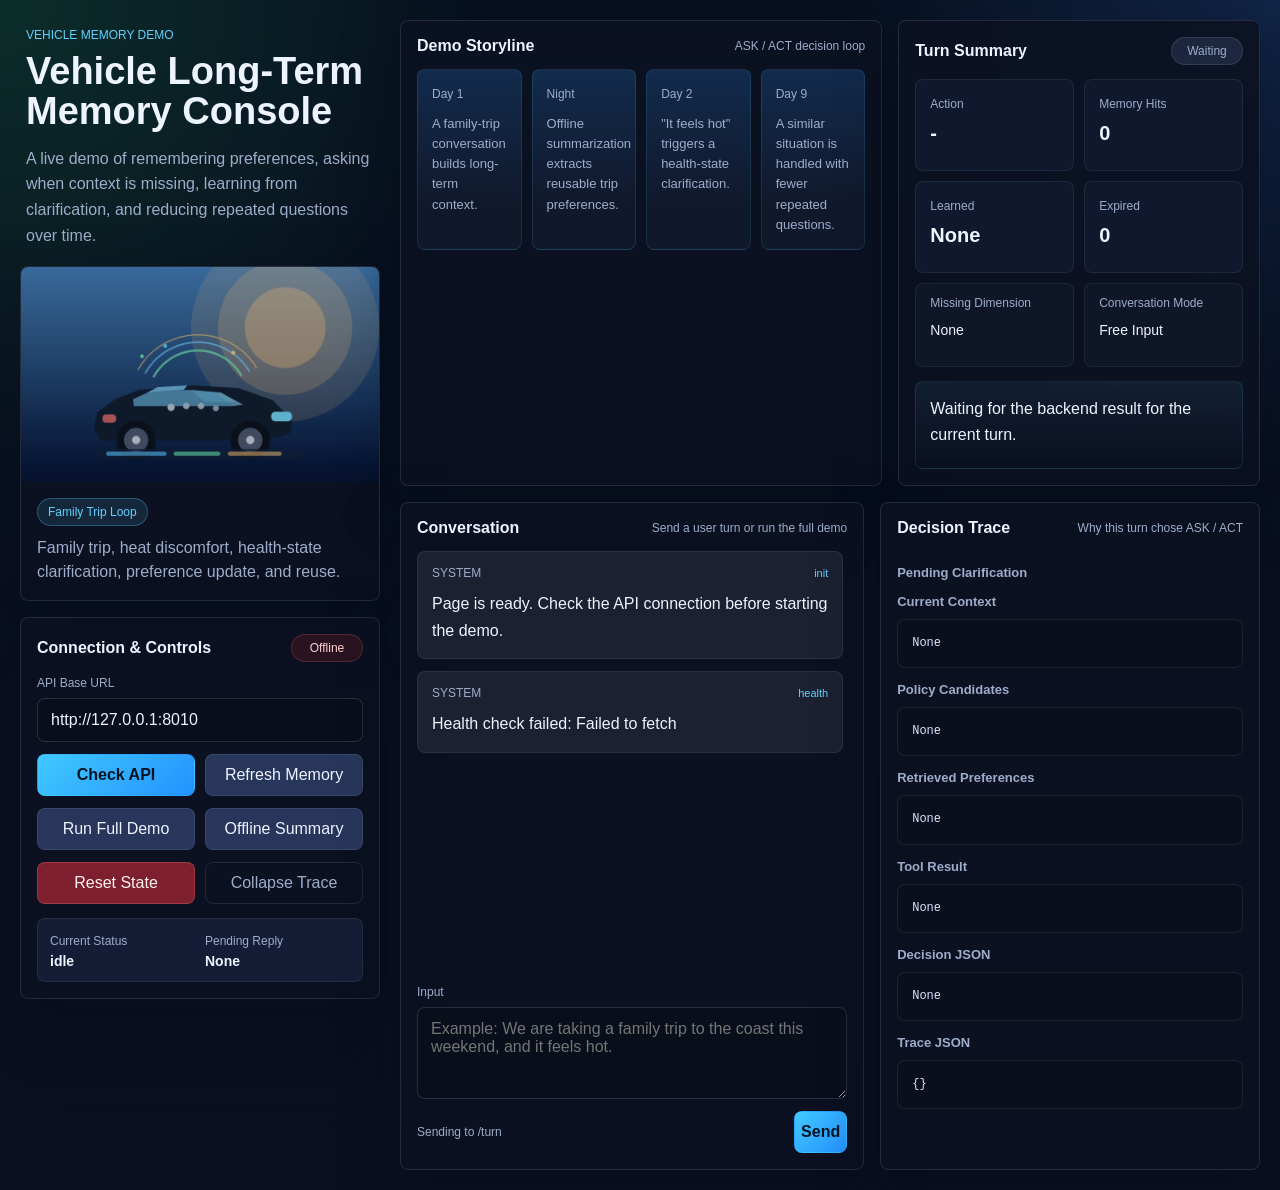
==== commit d9307587: "English demo UI and conversation flow" ====
--- a/frontend/index.html
+++ b/frontend/index.html
@@ -1,5 +1,5 @@
 <!DOCTYPE html>
-<html lang="zh-CN">
+<html lang="en">
   <head>
     <meta charset="UTF-8" />
     <meta name="viewport" content="width=device-width, initial-scale=1.0" />
@@ -11,70 +11,71 @@
       <aside class="sidebar">
         <div class="brand-block">
           <p class="eyebrow">Vehicle Memory Demo</p>
-          <h1>车载长期记忆演示台</h1>
+          <h1>Vehicle Long-Term Memory Console</h1>
           <p class="summary">
-            用一页界面把“记住偏好、主动追问、澄清后学习、下次减少重复追问”完整演出来。
+            A live demo of remembering preferences, asking when context is missing,
+            learning from clarification, and reducing repeated questions over time.
           </p>
         </div>
 
         <section class="hero-panel">
           <img
             src="./assets/family-trip-hero.png"
-            alt="家庭出游车载记忆演示场景"
+            alt="Family trip vehicle memory demo scene"
           />
           <div class="hero-copy">
             <span class="hero-chip">Family Trip Loop</span>
-            <p>家庭出游、体感过热、健康状态澄清、偏好更新与复用。</p>
+            <p>Family trip, heat discomfort, health-state clarification, preference update, and reuse.</p>
           </div>
         </section>
 
         <section class="panel controls-panel">
           <div class="panel-header">
-            <h2>连接与控制</h2>
-            <span id="connection-badge" class="badge pending">未检测</span>
+            <h2>Connection & Controls</h2>
+            <span id="connection-badge" class="badge pending">Unchecked</span>
           </div>
 
           <label class="field">
-            <span>API 地址</span>
+            <span>API Base URL</span>
             <input id="api-base" type="text" value="http://127.0.0.1:8010" />
           </label>
 
           <div class="button-row two-up">
             <button id="check-health-btn" class="btn btn-primary">
-              检查连接
+              Check API
             </button>
-            <button id="refresh-btn" class="btn btn-secondary">刷新偏好</button>
+            <button id="refresh-btn" class="btn btn-secondary">Refresh Memory</button>
           </div>
 
           <div class="button-row two-up">
-            <button id="scenario-btn" class="btn btn-secondary">一键全流程</button>
-            <button id="summarize-btn" class="btn btn-secondary">离线总结</button>
+            <button id="scenario-btn" class="btn btn-secondary">Run Full Demo</button>
+            <button id="summarize-btn" class="btn btn-secondary">Offline Summary</button>
           </div>
 
           <div class="button-row two-up">
-            <button id="reset-btn" class="btn btn-danger">重置状态</button>
-            <button id="trace-toggle-btn" class="btn btn-ghost">折叠 Trace</button>
+            <button id="reset-btn" class="btn btn-danger">Reset State</button>
+            <button id="trace-toggle-btn" class="btn btn-ghost">Collapse Trace</button>
           </div>
 
           <div class="status-strip">
             <div>
-              <span class="status-label">当前状态</span>
+              <span class="status-label">Current Status</span>
               <strong id="current-status">idle</strong>
             </div>
             <div>
-              <span class="status-label">待回答</span>
-              <strong id="pending-state">无</strong>
+              <span class="status-label">Pending Reply</span>
+              <strong id="pending-state">None</strong>
             </div>
           </div>
         </section>
 
         <section class="panel preference-panel">
           <div class="panel-header">
-            <h2>偏好表</h2>
-            <span id="preference-count" class="panel-meta">0 条</span>
+            <h2>Preference Table</h2>
+            <span id="preference-count" class="panel-meta">0 items</span>
           </div>
           <div id="preferences-empty" class="empty-state">
-            当前还没有结构化偏好。
+            No structured preferences yet.
           </div>
           <div id="preferences-list" class="preferences-list"></div>
         </section>
@@ -84,68 +85,68 @@
         <section class="stage-top">
           <div class="panel narrative-panel">
             <div class="panel-header">
-              <h2>演示主线</h2>
-              <span class="panel-meta">围绕 ASK / ACT 切换</span>
+              <h2>Demo Storyline</h2>
+              <span class="panel-meta">ASK / ACT decision loop</span>
             </div>
 
             <div class="timeline-strip">
               <article class="timeline-item">
                 <span class="timeline-step">Day 1</span>
-                <p>一段家庭出游对话，系统积累上下文。</p>
+                <p>A family-trip conversation builds long-term context.</p>
               </article>
               <article class="timeline-item">
                 <span class="timeline-step">Night</span>
-                <p>离线总结抽出家庭出游偏好。</p>
+                <p>Offline summarization extracts reusable trip preferences.</p>
               </article>
               <article class="timeline-item">
                 <span class="timeline-step">Day 2</span>
-                <p>“好热啊”触发追问，确认健康状态。</p>
+                <p>"It feels hot" triggers a health-state clarification.</p>
               </article>
               <article class="timeline-item">
                 <span class="timeline-step">Day 9</span>
-                <p>相似场景复现，直接执行更少追问。</p>
+                <p>A similar situation is handled with fewer repeated questions.</p>
               </article>
             </div>
           </div>
 
           <div class="panel insight-panel">
             <div class="panel-header">
-              <h2>本轮摘要</h2>
-              <span id="decision-badge" class="badge neutral">等待输入</span>
+              <h2>Turn Summary</h2>
+              <span id="decision-badge" class="badge neutral">Waiting</span>
             </div>
 
             <div class="insight-grid">
               <div class="insight-card">
-                <span class="insight-label">动作</span>
+                <span class="insight-label">Action</span>
                 <strong id="tool-name">-</strong>
               </div>
               <div class="insight-card">
-                <span class="insight-label">偏好召回</span>
+                <span class="insight-label">Memory Hits</span>
                 <strong id="retrieval-count">0</strong>
               </div>
               <div class="insight-card">
-                <span class="insight-label">学习结果</span>
-                <strong id="learned-state">无</strong>
-              </div>
-              <div class="insight-card">
-                <span class="insight-label">过期偏好</span>
+                <span class="insight-label">Learned</span>
+                <strong id="learned-state">None</strong>
+              </div>
+              <div class="insight-card">
+                <span class="insight-label">Expired</span>
                 <strong id="expired-count">0</strong>
               </div>
             </div>
 
             <div class="signal-grid">
               <div class="signal-card">
-                <span class="signal-label">缺失维度</span>
-                <div id="unknown-dimensions" class="signal-value">无</div>
+                <span class="signal-label">Missing Dimension</span>
+                <div id="unknown-dimensions" class="signal-value">None</div>
               </div>
               <div class="signal-card">
-                <span class="signal-label">对话模式</span>
-                <div id="conversation-mode" class="signal-value">自由输入</div>
+                <span class="signal-label">Conversation Mode</span>
+                <div id="conversation-mode" class="signal-value">Free Input</div>
               </div>
             </div>
 
             <div id="result-banner" class="result-banner">
-              等待后端返回当前回合结果。
+              Waiting for the backend result for the current turn.
             </div>
           </div>
         </section>
@@ -153,24 +154,24 @@
         <section class="workspace-grid">
           <section class="panel chat-panel">
             <div class="panel-header">
-              <h2>会话区</h2>
-              <span id="chat-hint" class="panel-meta">发送用户输入或运行快速演示</span>
+              <h2>Conversation</h2>
+              <span id="chat-hint" class="panel-meta">Send a user turn or run the full demo</span>
             </div>
 
             <div id="chat-log" class="chat-log"></div>
 
             <form id="composer" class="composer">
               <label class="composer-field" for="user-input">
-                <span>输入</span>
+                <span>Input</span>
                 <textarea
                   id="user-input"
                   rows="3"
-                  placeholder="例如：周末一家人要去海边了，好热啊。"
+                  placeholder="Example: We are taking a family trip to the coast this weekend, and it feels hot."
                 ></textarea>
               </label>
               <div class="composer-actions">
-                <p id="composer-mode" class="composer-mode">当前发送到 /turn</p>
-                <button type="submit" class="btn btn-primary">发送</button>
+                <p id="composer-mode" class="composer-mode">Sending to /turn</p>
+                <button type="submit" class="btn btn-primary">Send</button>
               </div>
             </form>
           </section>
@@ -178,42 +179,42 @@
           <section id="trace-panel" class="panel trace-panel">
             <div class="panel-header">
               <h2>Decision Trace</h2>
-              <span class="panel-meta">当前轮为什么 ASK / ACT</span>
-            </div>
-
-            <div class="trace-group">
-              <h3>追问上下文</h3>
+              <span class="panel-meta">Why this turn chose ASK / ACT</span>
+            </div>
+
+            <div class="trace-group">
+              <h3>Pending Clarification</h3>
               <div id="pending-card" class="pending-card is-hidden"></div>
             </div>
 
             <div class="trace-group">
-              <h3>当前上下文</h3>
-              <pre id="context-json" class="code-block">暂无</pre>
-            </div>
-
-            <div class="trace-group">
-              <h3>候选偏好</h3>
-              <pre id="candidates-json" class="code-block">暂无</pre>
-            </div>
-
-            <div class="trace-group">
-              <h3>召回偏好</h3>
-              <pre id="retrieved-json" class="code-block">暂无</pre>
-            </div>
-
-            <div class="trace-group">
-              <h3>工具结果</h3>
-              <pre id="tool-result" class="code-block">暂无</pre>
+              <h3>Current Context</h3>
+              <pre id="context-json" class="code-block">None</pre>
+            </div>
+
+            <div class="trace-group">
+              <h3>Policy Candidates</h3>
+              <pre id="candidates-json" class="code-block">None</pre>
+            </div>
+
+            <div class="trace-group">
+              <h3>Retrieved Preferences</h3>
+              <pre id="retrieved-json" class="code-block">None</pre>
+            </div>
+
+            <div class="trace-group">
+              <h3>Tool Result</h3>
+              <pre id="tool-result" class="code-block">None</pre>
             </div>
 
             <div class="trace-group">
               <h3>Decision JSON</h3>
-              <pre id="decision-json" class="code-block">暂无</pre>
+              <pre id="decision-json" class="code-block">None</pre>
             </div>
 
             <div class="trace-group">
               <h3>Trace JSON</h3>
-              <pre id="trace-json" class="code-block">暂无</pre>
+              <pre id="trace-json" class="code-block">None</pre>
             </div>
           </section>
         </section>
